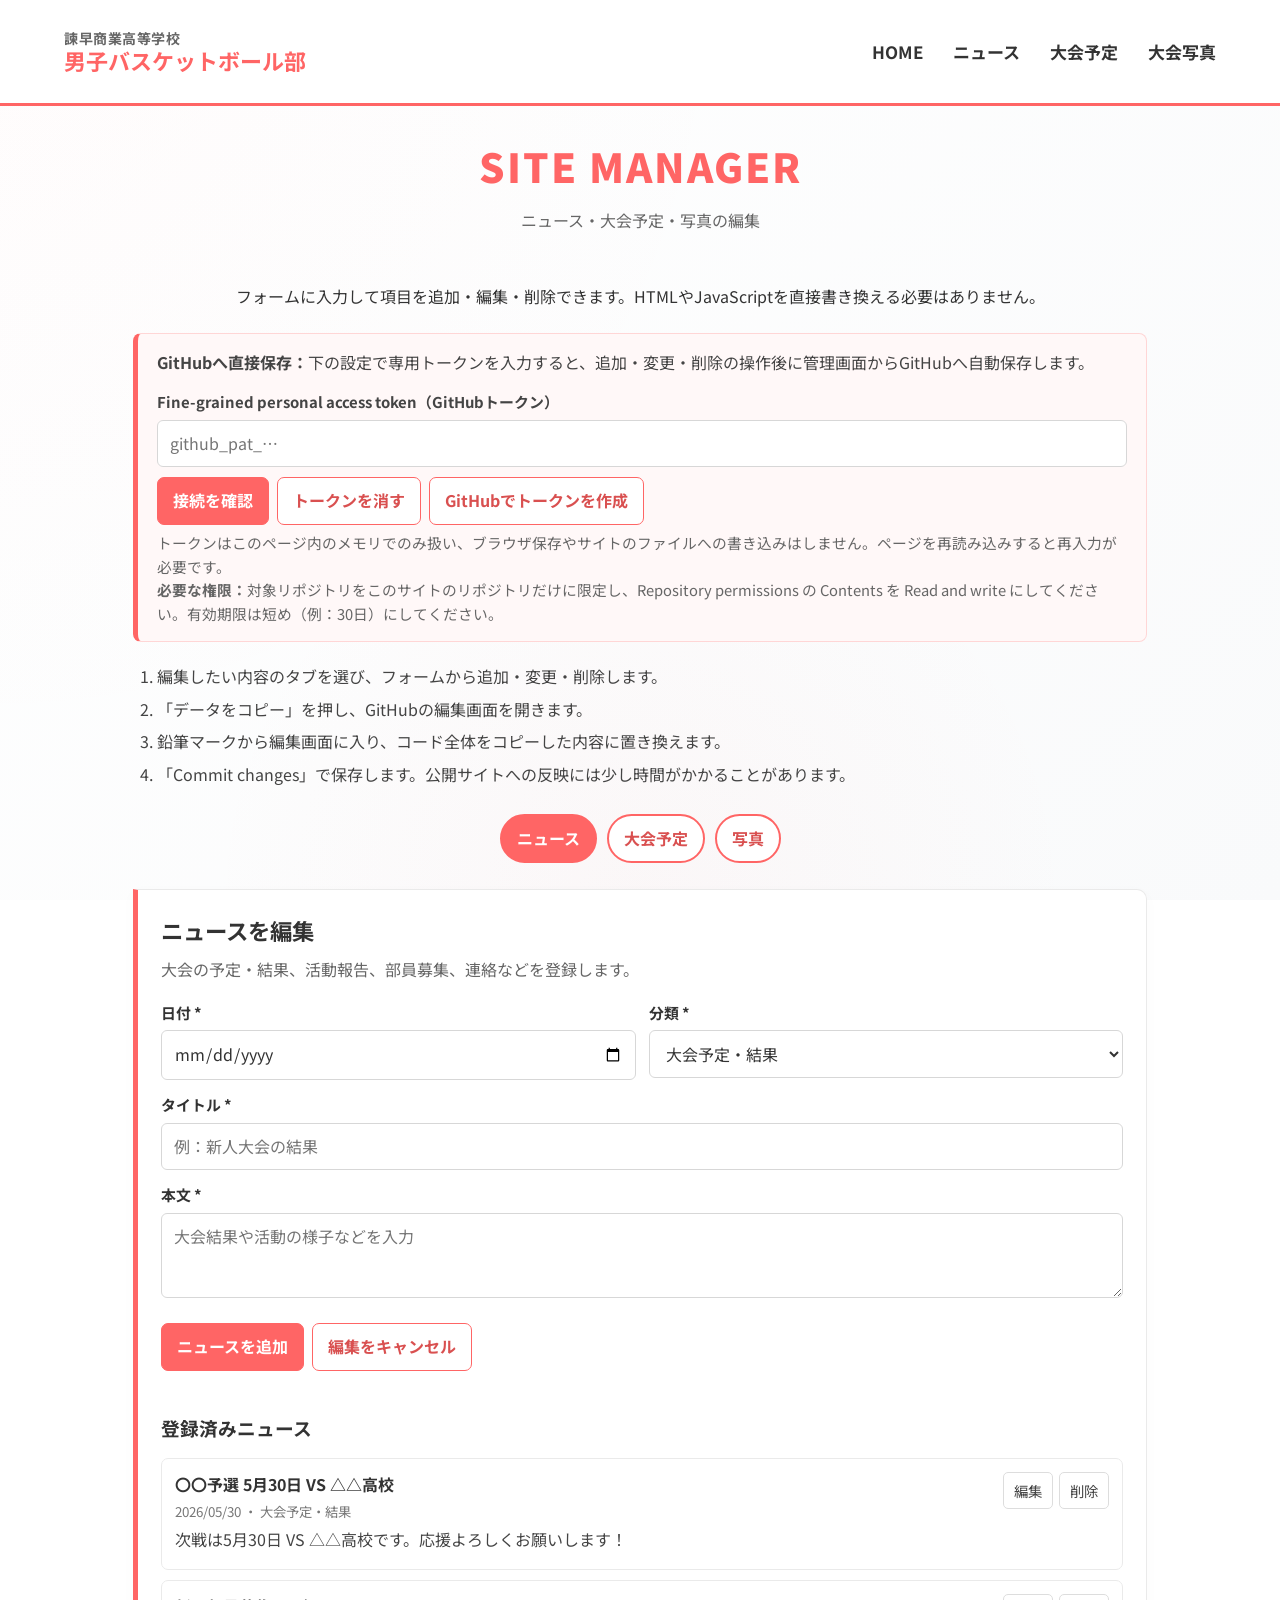
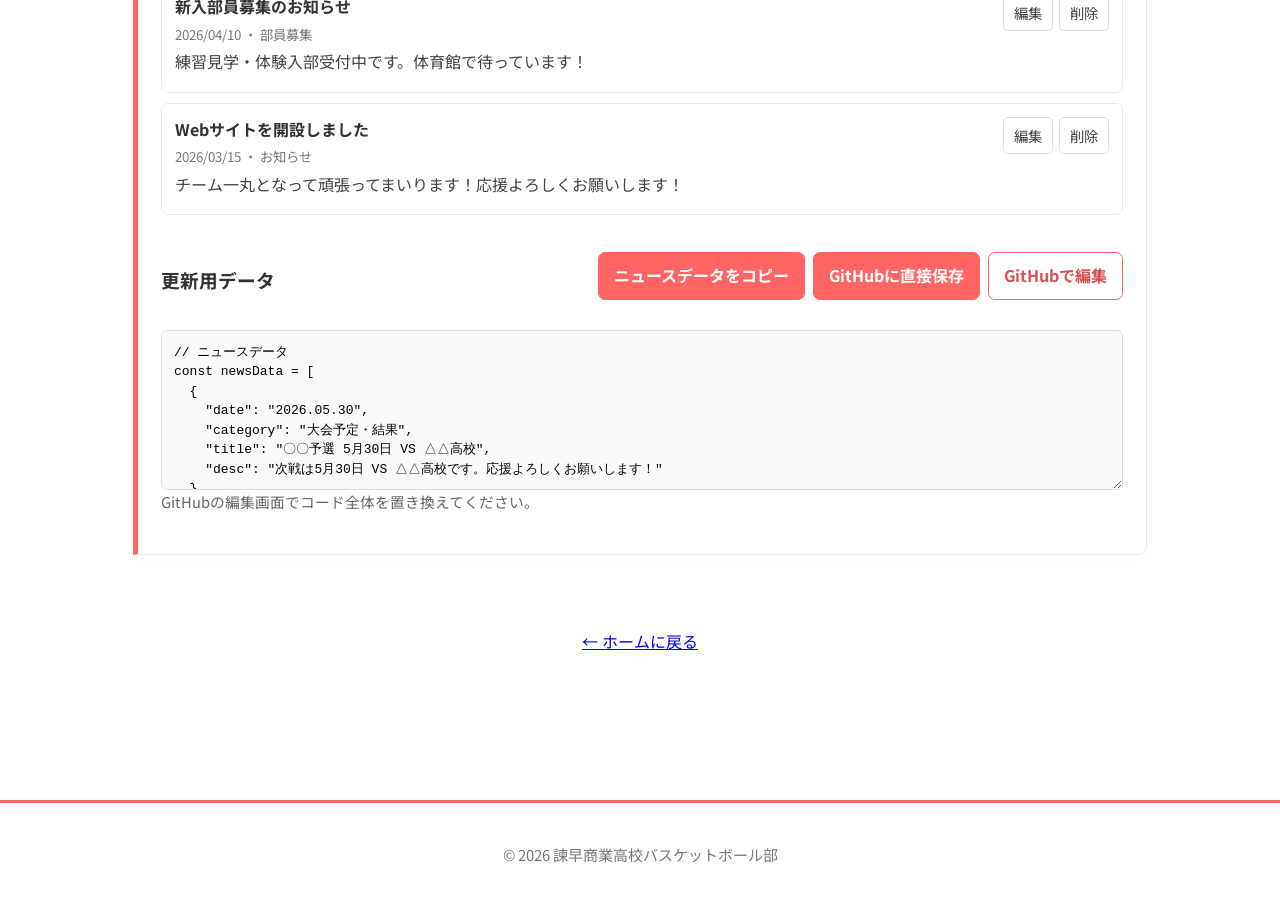
==== admin.html @ 258b0f15 "Add Japanese maintenance comments to website source" ====
<!doctype html>
<html lang="ja">
<head>
<meta charset="UTF-8">
<meta name="viewport" content="width=device-width, initial-scale=1">
<title>サイト管理・編集 | 諫早商業高校男子バスケットボール部</title>
<link rel="preconnect" href="https://fonts.googleapis.com">
<link rel="preconnect" href="https://fonts.gstatic.com" crossorigin>
<link href="https://fonts.googleapis.com/css2?family=Noto+Sans+JP:wght@400;500;700;900&display=swap" rel="stylesheet">
<link rel="stylesheet" href="style.css">
<!-- 管理画面専用CSS：フォーム、タブ、登録一覧、保存ボタンの見た目を整えます。 -->
<style>
main{max-width:1050px;margin:auto;padding:28px 18px 65px}.lead{max-width:850px;margin:0 auto 24px;text-align:center}
.notice{padding:16px 19px;border:1px solid #ffd6d6;border-left:5px solid #ff6565;border-radius:8px;background:#fff8f8;color:#444;margin:22px 0}
.steps{padding-left:1.5em;color:#444}.steps li{margin:7px 0}
.tabs{display:flex;justify-content:center;flex-wrap:wrap;gap:10px;margin:26px 0}
.tab,.btn{font:inherit;font-weight:700;cursor:pointer;border:1px solid #ff6565;border-radius:7px;padding:10px 15px;background:#ff6565;color:white;text-decoration:none;display:inline-flex;align-items:center;justify-content:center}
.tab{border-width:2px;border-radius:30px;background:#fff;color:#d95050}.tab.active{background:#ff6565;color:#fff}
.panel{background:#fff;border:1px solid #eaeaea;border-left:5px solid #ff6565;border-radius:0 10px 10px 0;padding:23px;margin:20px 0;box-shadow:0 4px 15px #00000006}
.panel[hidden]{display:none!important}.panel h2{font-size:1.4rem;margin-bottom:8px}.panel>p{color:#666;margin-bottom:18px}
.form{display:grid;grid-template-columns:repeat(2,minmax(0,1fr));gap:13px;margin-bottom:22px}.field{display:flex;flex-direction:column;gap:6px;min-width:0}.field.full{grid-column:1/-1}
.field label{font-size:.93rem;font-weight:700}.field input,.field select,.field textarea{width:100%;font:inherit;border:1px solid #d7d7d7;border-radius:6px;padding:10px 12px;background:white;color:#333}.field textarea{min-height:85px;resize:vertical}
.actions{display:flex;flex-wrap:wrap;align-items:center;gap:8px;margin:12px 0 20px}.btn.alt{background:white;color:#d95050}.btn.dark{background:#666;border-color:#666}
.items{display:grid;gap:10px;margin:15px 0 24px}.item{display:flex;justify-content:space-between;align-items:flex-start;gap:12px;border:1px solid #eaeaea;border-radius:7px;padding:13px}.item-body{flex:1;min-width:0;overflow-wrap:anywhere}.item-body strong{display:block}.item-body small{display:block;color:#777;margin:4px 0}.item-body p{white-space:pre-wrap;color:#444;margin:4px 0}.item-actions{display:flex;gap:6px;flex-wrap:wrap}.small{font:inherit;font-size:.9rem;cursor:pointer;border:1px solid #ddd;background:#fff;color:#444;border-radius:5px;padding:6px 10px}.empty,.help{color:#666;font-size:.92rem}.empty{text-align:center;border:1px dashed #ddd;border-radius:8px;padding:18px}
.output-head{display:flex;justify-content:space-between;align-items:center;flex-wrap:wrap;gap:10px;margin-top:25px}.output{display:block;width:100%;min-height:160px;margin-top:10px;border:1px solid #ddd;border-radius:6px;background:#fafafa;padding:12px;font:13px/1.5 Consolas,monospace;white-space:pre;overflow:auto}.status{min-height:1.5em;color:#267547;font-weight:700}.back{text-align:center;margin-top:30px}
@media(max-width:640px){main{padding:22px 12px 50px}.panel{padding:16px}.form{grid-template-columns:1fr}.field.full{grid-column:auto}.item{flex-direction:column}.item-actions{width:100%}}
</style>
</head>
<body>
<header><div class="logo"><span class="school-name">諫早商業高等学校</span><span class="club-name">男子バスケットボール部</span></div>
<nav><a href="index.html">HOME</a><a href="news.html">ニュース</a><a href="basketballschedule.html">大会予定</a><a href="gallery.html">大会写真</a></nav></header>
<main>
<h1 class="section-title">SITE MANAGER</h1><p class="sub-title">ニュース・大会予定・写真の編集</p>
<p class="lead">フォームに入力して項目を追加・編集・削除できます。HTMLやJavaScriptを直接書き換える必要はありません。</p>
<!-- 保存設定：GitHubへ直接保存する場合に限り、トークンをここで一時入力します。 -->
<div class="notice">
<strong>GitHubへ直接保存：</strong>下の設定で専用トークンを入力すると、追加・変更・削除の操作後に管理画面からGitHubへ自動保存します。
<div class="field" style="margin-top:14px">
<label for="github-token">Fine-grained personal access token（GitHubトークン）</label>
<input id="github-token" type="password" autocomplete="off" autocapitalize="off" spellcheck="false" placeholder="github_pat_…">
</div>
<div class="actions" style="margin-top:10px;margin-bottom:6px">
<button type="button" class="btn" id="test-github-token">接続を確認</button>
<button type="button" class="btn alt" id="clear-github-token">トークンを消す</button>
<a class="btn alt" href="https://github.com/settings/personal-access-tokens/new?name=Basketball%20site%20admin&description=Save%20club%20website%20content&target_name=kanshobaske&expires_in=30&contents=write" target="_blank" rel="noopener">GitHubでトークンを作成</a>
</div>
<p id="github-token-status" class="help" aria-live="polite">トークンはこのページ内のメモリでのみ扱い、ブラウザ保存やサイトのファイルへの書き込みはしません。ページを再読み込みすると再入力が必要です。</p>
<p class="help"><strong>必要な権限：</strong>対象リポジトリをこのサイトのリポジトリだけに限定し、Repository permissions の Contents を Read and write にしてください。有効期限は短め（例：30日）にしてください。</p>
</div>
<ol class="steps"><li>編集したい内容のタブを選び、フォームから追加・変更・削除します。</li><li>「データをコピー」を押し、GitHubの編集画面を開きます。</li><li>鉛筆マークから編集画面に入り、コード全体をコピーした内容に置き換えます。</li><li>「Commit changes」で保存します。公開サイトへの反映には少し時間がかかることがあります。</li></ol>
<!-- タブを切り替えて、ニュース・大会予定・写真を別々に編集します。 -->
<div class="tabs" role="tablist"><button class="tab active" data-tab="news" aria-selected="true">ニュース</button><button class="tab" data-tab="schedule" aria-selected="false">大会予定</button><button class="tab" data-tab="gallery" aria-selected="false">写真</button></div>

<!-- ニュース編集パネル：登録、変更、削除、保存用コードの確認を行います。 -->
<section class="panel" id="panel-news" role="tabpanel">
<h2>ニュースを編集</h2><p>大会の予定・結果、活動報告、部員募集、連絡などを登録します。</p>
<form id="form-news" class="form">
<div class="field"><label for="n-date">日付 *</label><input id="n-date" type="date" required></div>
<div class="field"><label for="n-category">分類 *</label><select id="n-category"><option>大会予定・結果</option><option>活動報告</option><option>部員募集</option><option>お知らせ</option><option>写真更新</option></select></div>
<div class="field full"><label for="n-title">タイトル *</label><input id="n-title" maxlength="120" required placeholder="例：新人大会の結果"></div>
<div class="field full"><label for="n-desc">本文 *</label><textarea id="n-desc" maxlength="1200" required placeholder="大会結果や活動の様子などを入力"></textarea></div>
<div class="field full"><div class="actions"><button class="btn" id="n-save" type="submit">ニュースを追加</button><button class="btn alt" id="n-cancel" type="button" hidden>編集をキャンセル</button></div></div></form>
<h3>登録済みニュース</h3><div class="items" id="n-items"></div>
<div class="output-head"><h3>更新用データ</h3><div class="actions"><button class="btn" data-copy="news">ニュースデータをコピー</button><button class="btn" type="button" data-publish="news">GitHubに直接保存</button><a class="btn alt" href="https://github.com/kanshobaske/kanshobaske.github.io/edit/main/news-data.js" target="_blank" rel="noopener">GitHubで編集</a></div></div>
<textarea class="output" id="n-output" readonly aria-label="ニュースの更新用コード"></textarea><p class="help">GitHubの編集画面でコード全体を置き換えてください。</p>
</section>

<!-- 大会予定編集パネル：開催日・試合結果などを入力します。 -->
<section class="panel" id="panel-schedule" role="tabpanel" hidden>
<h2>大会予定・試合結果を編集</h2><p>大会名、開催日、対戦相手、試合結果などを編集できます。会場など、分からない項目は空欄のままで構いません。</p>
<form id="form-s" class="form">
<div class="field"><label for="s-date">開催日 *</label><input id="s-date" type="date" required></div>
<div class="field"><label for="s-type">種別 *</label><select id="s-type"><option value="official-game">公式戦</option><option value="practice-game">練習試合</option></select></div>
<div class="field"><label for="s-badge">表示ラベル *</label><input id="s-badge" required value="公式戦" placeholder="例：県大会"></div>
<div class="field"><label for="s-title">大会・予定名 *</label><input id="s-title" maxlength="150" required placeholder="例：新人大会"></div>
<div class="field"><label for="s-opponent">対戦相手</label><input id="s-opponent" maxlength="150" placeholder="例：九州文化学園"></div>
<div class="field"><label for="s-result">試合結果（任意）</label><input id="s-result" maxlength="180" placeholder="例：諫早商 69-79 九州文化学園"></div>
<div class="field"><label for="s-time">時間</label><input id="s-time" maxlength="100" placeholder="例：11:30"></div>
<div class="field full"><label for="s-place">会場</label><input id="s-place" maxlength="180" placeholder="例：諫早市中央体育館"></div>
<div class="field full"><label for="s-comment">コメント・補足</label><textarea id="s-comment" maxlength="1200" placeholder="組み合わせや応援へのお知らせなど"></textarea></div>
<div class="field full"><div class="actions"><button class="btn" id="s-save" type="submit">予定を追加</button><button class="btn alt" id="s-cancel" type="button" hidden>編集をキャンセル</button></div></div></form>
<h3>登録済み予定</h3><div class="items" id="s-items"></div>
<div class="output-head"><h3>更新用データ</h3><div class="actions"><button class="btn" data-copy="schedule">予定データをコピー</button><button class="btn" type="button" data-publish="schedule">GitHubに直接保存</button><a class="btn alt" href="https://github.com/kanshobaske/kanshobaske.github.io/edit/main/schedule-data.js" target="_blank" rel="noopener">GitHubで編集</a></div></div>
<textarea class="output" id="s-output" readonly aria-label="大会予定の更新用コード"></textarea><p class="help">ホームと大会予定ページの両方がこのファイルを読み込みます。</p>
</section>

<!-- 写真編集パネル：画像ファイルは先にリポジトリへ追加してから、パスを登録します。 -->
<section class="panel" id="panel-gallery" role="tabpanel" hidden>
<h2>大会写真を編集</h2><p>写真ファイル自体はGitHubの <code>img/gallery/</code> フォルダにアップロードしてから、そのパスをここに登録してください。</p>
<form id="form-g" class="form">
<div class="field full"><label for="g-src">写真のファイルパス *</label><input id="g-src" required placeholder="例：img/gallery/spring-tournament.jpg"></div>
<div class="field"><label for="g-title">写真のタイトル *</label><input id="g-title" maxlength="120" required placeholder="例：春季大会"></div>
<div class="field"><label for="g-date">撮影日・開催日</label><input id="g-date" type="date"></div>
<div class="field full"><label for="g-desc">説明</label><textarea id="g-desc" maxlength="500" placeholder="写真の内容を入力"></textarea></div>
<div class="field full"><div class="actions"><button class="btn" id="g-save" type="submit">写真情報を追加</button><button class="btn alt" id="g-cancel" type="button" hidden>編集をキャンセル</button></div></div></form>
<h3>登録済み写真</h3><div class="items" id="g-items"></div>
<div class="output-head"><h3>更新用データ</h3><div class="actions"><button class="btn" data-copy="gallery">写真データをコピー</button><button class="btn" type="button" data-publish="gallery">GitHubに直接保存</button><a class="btn alt" href="https://github.com/kanshobaske/kanshobaske.github.io/edit/main/gallery-data.js" target="_blank" rel="noopener">GitHubで編集</a></div></div>
<textarea class="output" id="g-output" readonly aria-label="写真情報の更新用コード"></textarea><p class="help">部員の顔が写った写真は学校のルールや本人・保護者の許可を確認してから公開してください。</p>
</section>
<p class="status" id="status" aria-live="polite"></p><p class="back"><a class="inline-link" href="index.html">← ホームに戻る</a></p>
</main>
<footer><p>© 2026 諫早商業高校バスケットボール部</p></footer>
<!-- 各データファイルを読み込んで、フォームと登録一覧の初期値に使います。 -->
<script>document.write('<script src="news-data.js?v=' + Date.now() + '"><\/script>');</script><script>document.write('<script src="schedule-data.js?v=' + Date.now() + '"><\/script>');</script><script>document.write('<script src="gallery-data.js?v=' + Date.now() + '"><\/script>');</script>
<script>
(function(){
"use strict";
let news=newsData.map(x=>({...x})), schedules=scheduleData.map(x=>({...x})), photos=galleryData.map(x=>({...x}));
let editN=null,editS=null,editG=null;
const $=id=>document.getElementById(id), status=$("status");
const dot=v=>String(v||"").replace(/-/g,"."), inputDate=v=>String(v||"").replace(/\./g,"-").slice(0,10), display=v=>String(v||"").replace(/\./g,"/");
const say=t=>status.textContent=t;
const node=(tag,cls,txt)=>{const n=document.createElement(tag);if(cls)n.className=cls;if(txt!==undefined)n.textContent=txt;return n;};
// 登録内容を、GitHubへ保存できるJavaScriptコードに整形します。
function output(name,items,comment){return "// "+comment+"\nconst "+name+" = "+JSON.stringify(items,null,2)+";\n";}
// コピー欄と直接保存欄を最新の入力データに更新します。
function refreshOutputs(){
$("n-output").value=output("newsData",news.slice().sort((a,b)=>inputDate(b.date).localeCompare(inputDate(a.date))),"ニュースデータ");
$("s-output").value=output("scheduleData",schedules.slice().sort((a,b)=>inputDate(a.fullDate).localeCompare(inputDate(b.fullDate))),"大会予定データ");
$("g-output").value=output("galleryData",photos,"大会写真データ");
}
// 登録済みの1件を一覧表示し、編集・削除ボタンを付けます。
function itemRow(container,title,meta,desc,index,onEdit,onDelete){
const row=node("div","item"),body=node("div","item-body"),actions=node("div","item-actions");
body.append(node("strong","",title||"（タイトルなし）"));if(meta)body.append(node("small","",meta));if(desc)body.append(node("p","",desc));
const edit=node("button","small","編集");edit.type="button";edit.onclick=()=>onEdit(index);
const del=node("button","small","削除");del.type="button";del.onclick=()=>onDelete(index);
actions.append(edit,del);row.append(body,actions);container.append(row);
}
// 登録一覧を空にしてから、データを1件ずつ画面へ描画します。
function fillList(id,arr,make){
const box=$(id);box.replaceChildren();if(!arr.length){box.append(node("p","empty","登録項目はありません。上のフォームから追加してください。"));return;}arr.forEach((x,i)=>make(box,x,i));
}
// ニュースフォームを初期状態に戻し、新規追加モードにします。
function resetN(){ $("form-news").reset();$("n-category").value="お知らせ";editN=null;$("n-save").textContent="ニュースを追加";$("n-cancel").hidden=true;}
// ニュースを登録一覧に反映し、保存用データも更新します。
function renderN(){
fillList("n-items",news,(box,x,i)=>itemRow(box,x.title,display(x.date)+" ・ "+(x.category||"お知らせ"),x.desc,i,index=>{const v=news[index];$("n-date").value=inputDate(v.date);$("n-category").value=v.category||"お知らせ";$("n-title").value=v.title;$("n-desc").value=v.desc;editN=index;$("n-save").textContent="変更を保存";$("n-cancel").hidden=false;$("form-news").scrollIntoView({behavior:"smooth"});},index=>{if(confirm("このニュースを削除しますか？")){news.splice(index,1);resetN();renderN();if(tokenValue()) publishDirect("news"); else say("ニュースを管理画面から削除しました。公開サイトにも反映するには、GitHubトークンを設定して直接保存してください。");}}));
refreshOutputs();
}
$("form-news").onsubmit=e=>{e.preventDefault();const item={date:dot($("n-date").value),category:$("n-category").value,title:$("n-title").value.trim(),desc:$("n-desc").value.trim()};if(!item.date||!item.title||!item.desc){say("日付・タイトル・本文を入力してください。");return;}if(editN===null)news.push(item);else news[editN]=item;news.sort((a,b)=>inputDate(b.date).localeCompare(inputDate(a.date)));resetN();renderN();if(tokenValue()) publishDirect("news"); else say("ニュースを編集しました。公開サイトに反映するには、GitHubトークンを設定して直接保存してください。");};
$("n-cancel").onclick=resetN;

// 大会予定フォームを初期状態に戻します。
function resetS(){$("form-s").reset();$("s-type").value="official-game";$("s-badge").value="公式戦";editS=null;$("s-save").textContent="予定を追加";$("s-cancel").hidden=true;}
$("s-type").onchange=()=>{if(editS===null)$("s-badge").value=$("s-type").value==="official-game"?"公式戦":"練習試合";};
// 大会予定一覧に対戦相手・スコアなどを表示し、編集ボタンへ値を戻します。
function renderS(){
fillList("s-items",schedules,(box,x,i)=>itemRow(box,x.title,display(x.fullDate)+" ・ "+(x.badgeName||"予定")+(x.time?" ・ "+x.time:""),[x.opponent?"対戦相手："+x.opponent:"",x.result?"試合結果："+x.result:"",x.place?"会場："+x.place:"",x.comment||""].filter(Boolean).join("\n"),i,index=>{const v=schedules[index];$("s-date").value=inputDate(v.fullDate);$("s-type").value=v.badgeType||"official-game";$("s-badge").value=v.badgeName||"";$("s-title").value=v.title||"";$("s-opponent").value=v.opponent||"";$("s-result").value=v.result||"";$("s-time").value=v.time||"";$("s-place").value=v.place||"";$("s-comment").value=v.comment||"";editS=index;$("s-save").textContent="変更を保存";$("s-cancel").hidden=false;$("form-s").scrollIntoView({behavior:"smooth"});},index=>{if(confirm("この予定を削除しますか？")){schedules.splice(index,1);resetS();renderS();if(tokenValue()) publishDirect("schedule"); else say("予定を管理画面から削除しました。公開サイトにも反映するには、GitHubトークンを設定して直接保存してください。");}}));
refreshOutputs();
}
$("form-s").onsubmit=e=>{e.preventDefault();const raw=$("s-date").value,d=new Date(raw+"T12:00:00");if(!raw||Number.isNaN(d.getTime())){say("開催日を入力してください。");return;}const item={date:(d.getMonth()+1)+"/"+d.getDate(),fullDate:dot(raw),dayOfWeek:["日","月","火","水","木","金","土"][d.getDay()],badgeType:$("s-type").value,badgeName:$("s-badge").value.trim(),title:$("s-title").value.trim(),opponent:$("s-opponent").value.trim()||"未定",result:$("s-result").value.trim(),time:$("s-time").value.trim(),place:$("s-place").value.trim(),comment:$("s-comment").value.trim()};if(!item.badgeName||!item.title){say("表示ラベルと大会・予定名を入力してください。");return;}if(editS===null)schedules.push(item);else schedules[editS]=item;schedules.sort((a,b)=>inputDate(a.fullDate).localeCompare(inputDate(b.fullDate)));resetS();renderS();if(tokenValue()) publishDirect("schedule"); else say("大会予定を編集しました。公開サイトに反映するには、GitHubトークンを設定して直接保存してください。");};
$("s-cancel").onclick=resetS;

// 写真フォームを初期状態に戻します。
function resetG(){$("form-g").reset();editG=null;$("g-save").textContent="写真情報を追加";$("g-cancel").hidden=true;}
// 写真の登録一覧を描画し、ファイルパスや説明を編集できるようにします。
function renderG(){
fillList("g-items",photos,(box,x,i)=>itemRow(box,x.title,(x.src||"")+(x.date?" ・ "+display(x.date):""),x.description,i,index=>{const v=photos[index];$("g-src").value=v.src||"";$("g-title").value=v.title||"";$("g-date").value=inputDate(v.date);$("g-desc").value=v.description||"";editG=index;$("g-save").textContent="変更を保存";$("g-cancel").hidden=false;$("form-g").scrollIntoView({behavior:"smooth"});},index=>{if(confirm("写真情報を削除しますか？写真ファイル自体はGitHubから別途削除してください。")){photos.splice(index,1);resetG();renderG();if(tokenValue()) publishDirect("gallery"); else say("写真情報を管理画面から削除しました。公開サイトにも反映するには、GitHubトークンを設定して直接保存してください。");}}));
refreshOutputs();
}
$("form-g").onsubmit=e=>{e.preventDefault();const item={src:$("g-src").value.trim(),title:$("g-title").value.trim(),date:$("g-date").value?dot($("g-date").value):"",description:$("g-desc").value.trim()};if(!item.src||!item.title){say("ファイルパスと写真タイトルを入力してください。");return;}if(editG===null)photos.push(item);else photos[editG]=item;resetG();renderG();if(tokenValue()) publishDirect("gallery"); else say("写真情報を編集しました。公開サイトに反映するにはGitHubトークンを設定して直接保存してください。写真ファイルもGitHubに追加されているか確認してください。");};
$("g-cancel").onclick=resetG;

// タブを押したら対応する編集パネルだけを表示します。
document.querySelectorAll(".tab").forEach(tab=>tab.onclick=()=>{document.querySelectorAll(".tab").forEach(t=>{t.classList.toggle("active",t===tab);t.setAttribute("aria-selected",String(t===tab));});["news","schedule","gallery"].forEach(name=>{$("panel-"+name).hidden=name!==tab.dataset.tab;});say("");});
// 保存用コードをクリップボードへコピーします。
async function copy(type){
const ids={news:"n-output",schedule:"s-output",gallery:"g-output"},files={news:"news-data.js",schedule:"schedule-data.js",gallery:"gallery-data.js"};
refreshOutputs();const text=$(ids[type]).value;
try{await navigator.clipboard.writeText(text);say(files[type]+" のコードをコピーしました。GitHubで編集して貼り付けてください。");}
catch(e){$(ids[type]).focus();$(ids[type]).select();say("コード欄を選択しました。Ctrl+Cでコピーしてください。");}
}
// GitHub保存先はこのサイトのリポジトリと main ブランチに固定しています。
const repositoryOwner="kanshobaske";
const repositoryName="kanshobaske.github.io";
const branchName="main";
const publishTargets={
 news:{path:"news-data.js",output:"n-output",label:"ニュース"},
 schedule:{path:"schedule-data.js",output:"s-output",label:"大会予定"},
 gallery:{path:"gallery-data.js",output:"g-output",label:"大会写真"}
};
function tokenValue(){return $("github-token").value.trim();}
// GitHub APIへアクセスし、トークンの権限や保存時のエラーを確認します。
async function githubApi(path,options){
 const token=tokenValue();
 if(!token) throw new Error("GitHubトークンを入力してください。");
 const response=await fetch("https://api.github.com/repos/"+repositoryOwner+"/"+repositoryName+"/contents/"+path,{
  method:options&&options.method?options.method:"GET",
  headers:{
   "Accept":"application/vnd.github+json",
   "Authorization":"Bearer "+token,
   "X-GitHub-Api-Version":"2022-11-28",
   "Content-Type":"application/json"
  },
  body:options&&options.body?JSON.stringify(options.body):undefined
 });
 let data={};
 try{data=await response.json();}catch(e){}
 if(!response.ok){
  if(response.status===401) throw new Error("認証に失敗しました。トークンが正しいか、有効期限が切れていないか確認してください。");
  if(response.status===403) throw new Error("保存権限がありません。対象リポジトリと Contents: Read and write の設定を確認してください。");
  if(response.status===404) throw new Error("リポジトリまたはファイルにアクセスできません。トークンの対象リポジトリ設定を確認してください。");
  if(response.status===409||response.status===422) throw new Error("GitHub側で競合が起きました。管理画面を再読み込みしてから、もう一度お試しください。");
  throw new Error(data.message||("GitHub APIエラー（"+response.status+"）"));
 }
 return data;
}
$("test-github-token").addEventListener("click",async function(){
 const button=this;
 button.disabled=true;
 $("github-token-status").textContent="GitHubへの接続を確認しています…";
 try{
  await githubApi("news-data.js");
  $("github-token-status").textContent="GitHubに接続できました。直接保存を使えます。";
  say("接続を確認しました。各項目の「GitHubに直接保存」を押すと変更が公開用リポジトリに保存されます。");
 }catch(error){
  $("github-token-status").textContent=error.message;
  say("接続を確認できませんでした。トークンと権限を確認してください。");
 }finally{button.disabled=false;}
});
$("clear-github-token").addEventListener("click",function(){
 $("github-token").value="";
 $("github-token-status").textContent="トークンを消しました。ページを閉じるときもトークンは保存されません。";
 say("管理画面からトークンを消しました。");
});
// 選択されたデータファイルをGitHubに直接保存します。トークンはファイルに保存しません。
async function publishDirect(type){
 const target=publishTargets[type];
 if(!target)return;
 if(!tokenValue()){say("最初にGitHubトークンを入力し、「接続を確認」を押してください。");$("github-token").focus();return;}
 refreshOutputs();
 const text=$(target.output).value;
 const buttons=Array.from(document.querySelectorAll("[data-publish]"));
 buttons.forEach(button=>button.disabled=true);
 say(target.label+"をGitHubに保存しています…");
 try{
  // 現在のファイルSHAを取得してから更新します。固定パス以外には書き込みません。
  const current=await githubApi(target.path);
  const result=await githubApi(target.path,{
   method:"PUT",
   body:{
    message:"Update "+target.label+" from site manager",
    content:(function(value){
      const bytes=new TextEncoder().encode(value);
      let binary="";
      for(let i=0;i<bytes.length;i++)binary+=String.fromCharCode(bytes[i]);
      return btoa(binary);
    })(text),
    sha:current.sha,
    branch:branchName
   }
  });
  say(target.label+"をGitHubに直接保存しました。コミット："+result.commit.sha.slice(0,7)+"。公開サイトに反映されるまで少し時間がかかる場合があります。");
 }catch(error){
  say("保存できませんでした："+error.message);
 }finally{buttons.forEach(button=>button.disabled=false);}
}
// 「GitHubに直接保存」ボタンを、該当データの保存処理につなぎます。
document.querySelectorAll("[data-publish]").forEach(button=>button.addEventListener("click",()=>publishDirect(button.dataset.publish)));
document.querySelectorAll("[data-copy]").forEach(b=>b.onclick=()=>copy(b.dataset.copy));
renderN();renderS();renderG();
})();
</script>
</body>
</html>
---- style.css ----
@charset "UTF-8";

/* =========================================
   全体・共通設定
========================================= */
*{
    margin: 0;
    padding: 0;
    box-sizing: border-box;
    font-family: 'Noto Sans JP', "Yu Gothic", sans-serif;
}
html {
    scroll-behavior: smooth;
}

#access {
    scroll-margin-top: 80px; /* 固定ヘッダーの高さ分だけ上部に余白を確保 */
}
body{
    color: #333;
    line-height: 1.6;
    background-color: #ffffff;
    /* バスケットコートを連想させる背景 */
    background-image: 
        radial-gradient(circle at 50% 100%, rgba(255, 102, 102, 0.03) 0%, rgba(255, 102, 102, 0) 40%),
        radial-gradient(circle at 0% 0%, rgba(255, 102, 102, 0.02) 0%, rgba(255, 102, 102, 0) 50%),
        linear-gradient(135deg, #ffffff 0%, #f9fafb 100%);
    background-attachment: fixed;
}

.container,
.news-container,
.players,
.schedule-table-wrapper {
    width: 100%;
    max-width: 1000px;
    margin: 0 auto;
}

section {
    padding: 80px 20px;
}

.section-title {
    text-align: center;
    color: rgb(255, 101, 101);
    font-size: 40px;
    font-weight: 900;
    letter-spacing: 2px;
    margin-bottom: 10px;
}

.sub-title {
    text-align: center;
    font-size: 16px;
    color: #666;
    margin-bottom: 50px;
}

/* =========================================
   ヘッダー (Header) & ナビゲーション
========================================= */
header{
    display: flex;
    justify-content: space-between;
    align-items: center;
    padding: 20px 5%;
    background: rgba(255, 255, 255, 0.95);
    backdrop-filter: blur(5px);
    border-bottom: 3px solid rgb(255, 101, 101);
    position: sticky;
    top: 0;
    z-index: 100;
}

.logo {
    font-size: 28px;
    font-weight: bold;
    color: rgb(255, 101, 101);
    line-height: 1.2;
}

/* ヘッダーのロゴをホームへのリンクとして表示します（既存の見た目は維持）。 */
.logo-link {
    display: block;
    flex-shrink: 0;
    color: inherit;
    text-decoration: none;
}
.logo-link:focus-visible {
    outline: 3px solid rgb(255, 101, 101);
    outline-offset: 5px;
    border-radius: 3px;
}

.school-name {
    display: block;
    font-size: 14px;
    color: #666;
    letter-spacing: 0.5px;
}

.club-name {
    display: block;
    font-size: 22px;
}

nav{
    display: flex;
    gap: 30px;
    align-items: center;
    padding: 10px 0;
}

nav a{
    display: inline-block;
    padding: 8px 0;
    text-decoration: none;
    color: #333;
    font-weight: 700;
    font-size: 17px;
    transition: 0.3s;
}

nav a:hover,
.active-page{
    color: rgb(255, 101, 101) !important;
}

/* =========================================
   ヒーローエリア (Hero / HOME)
========================================= */
.hero{
    height: 80vh;
    background:
        linear-gradient(rgba(0,0,0,0.5), rgba(0,0,0,0.7)),
        url("https://images.unsplash.com/photo-1546519638-68e109498ffc?q=80&w=1400&auto=format&fit=crop");
    background-size: cover;
    background-position: center;
    display: flex;
    justify-content: center;
    align-items: center;
    text-align: center;
    padding: 20px;
}

.hero-text{
    color: #ffffff;
    max-width: 800px;
}

.hero-content h1{
    margin-bottom: 25px;
}

.hero-logo {
    max-width: 100%;  
    width: 680px;     
    height: auto;     
}

.hero-content p{
    font-size: 22px;
    margin-bottom: 35px;
    font-weight: 500;
    letter-spacing: 1px;
}

/* =========================================
   トップページ用 ニュースカード
========================================= */
.news-container {
    display: flex;
    flex-direction: column; 
    gap: 20px;              
}

.card {
    background: #ffffff;
    padding: 22px 25px;
    border-radius: 10px;
    border: 1px solid #eaeaea; 
    display: flex;             
    align-items: flex-start;
    transition: 0.3s cubic-bezier(0.25, 1, 0.5, 1);
    box-shadow: 0 4px 15px rgba(0, 0, 0, 0.02);
}

.card:hover {
    transform: translateX(5px); 
    box-shadow: 0 6px 20px rgba(0,0,0,0.06);
}

.news-date {
    font-size: 15px;
    color: #888;
    font-weight: 700;
    min-width: 120px; 
    padding-top: 2px;
}

.card-content { flex: 1; }
.card-content h3 {
    color: rgb(255, 101, 101);
    margin-bottom: 6px;
    font-size: 19px;
    font-weight: 700;
}
.card-content p {
    color: #444;
    font-size: 16px;
    margin: 0;
}

/* =========================================
   ニュース詳細ページ用 (news.html)
========================================= */
.news-page-content {
    max-width: 800px;
    margin: 0 auto;
    min-height: 70vh;
}

.news-list {
    list-style: none;
    padding: 0;
    margin-top: 20px;
}

.news-list li {
    background: #ffffff;
    box-shadow: 0 4px 15px rgba(0, 0, 0, 0.02);
    border: 1px solid #eaeaea;
    border-left: 5px solid rgb(255, 101, 101);
    padding: 20px;
    margin-bottom: 20px;
    border-radius: 0 10px 10px 0;
    opacity: 0;
    transform: translateY(30px);
    animation: fadeInUp 0.8s ease-out forwards;
}

@keyframes fadeInUp {
    from { opacity: 0; transform: translateY(30px); }
    to { opacity: 1; transform: translateY(0); }
}

.news-list .news-date {
    font-weight: bold;
    color: rgb(255, 101, 101);
    font-size: 16px;
    margin-bottom: 5px;
}

.news-list a {
    text-decoration: none;
    color: #333;
    font-weight: bold;
    font-size: 20px;
    transition: 0.3s;
    display: inline-block;
}

.news-list a:hover {
    color: rgb(255, 101, 101);
    padding-left: 5px;
}

/* =========================================
   スケジュール＆カレンダー (basketballschedule.html)
========================================= */
.schedule-list {
    display: flex;
    flex-direction: column;
    gap: 22px;
}

.schedule-card, 
.calendar-section {
    background: #ffffff;
    padding: 25px;
    border-radius: 10px;
    box-shadow: 0 4px 15px rgba(0, 0, 0, 0.02); 
    border: 1px solid #eaeaea;
    opacity: 0;
    transform: translateY(30px);
    transition: opacity 0.8s cubic-bezier(0.25, 1, 0.5, 1), transform 0.8s cubic-bezier(0.25, 1, 0.5, 1);
}

.schedule-card {
    border-left: 5px solid #ff6666;
    scroll-margin-top: 120px; 
    transition: background-color 0.5s ease, opacity 0.8s, transform 0.8s;
}

.schedule-card.highlight-flash {
    background-color: #fff0f0;
    border-color: #ff3333;
    box-shadow: 0 4px 20px rgba(255, 102, 102, 0.15);
}

.is-show {
    opacity: 1;
    transform: translateY(0);
}

.card-header {
    display: flex;
    align-items: center;
    gap: 15px;
    margin-bottom: 12px;
}

.schedule-date {
    color: #ff6666;
    font-size: 20px;
    font-weight: 700;
}
.schedule-date span { font-size: 15px; margin-left: 2px; }

.badge {
    color: white;
    padding: 4px 10px;
    border-radius: 4px;
    font-size: 13px;
    font-weight: bold;
}
.official-game { background: #ff6666; }
.practice-game { background: #4aa3ff; }

.schedule-name {
    font-size: 22px;
    margin-bottom: 15px;
    font-weight: 700;
}

.schedule-detail dl {
    display: grid;
    grid-template-columns: 90px auto;
    row-gap: 8px;
    font-size: 16px;
}
.schedule-detail dt { font-weight: bold; color: #666; }
.schedule-comment { margin-top: 15px; color: #555; font-size: 15px; }

/* 簡易テーブル版スケジュール */
.schedule-table-wrapper { overflow-x: auto; }
.schedule-table {
    width: 100%;
    border-collapse: collapse;
    background: #fff;
    border-radius: 8px;
    overflow: hidden;
    border: 1px solid #eaeaea;
}
.schedule-table th, .schedule-table td {
    padding: 16px;
    text-align: center;
    font-size: 16px;
}
.schedule-table th {
    background: rgb(255, 101, 101);
    color: #ffffff;
    font-weight: bold;
}
.schedule-table td { border-bottom: 1px solid #eee; }

/* カレンダー機能 */
.calendar-section { margin-top: 50px; border-top: 5px solid #ff6666; }
.calendar-header { display: flex; justify-content: space-between; align-items: center; margin-bottom: 25px; }
.calendar-title { font-size: 24px; color: #333; font-weight: 700; }
.calendar-btn {
    background: #ffffff; color: #ff6666; border: 1px solid #ffcccc;
    padding: 9px 18px; font-size: 14px; font-weight: 700; border-radius: 30px;
    cursor: pointer; display: flex; align-items: center; gap: 6px; transition: 0.2s;
}
.calendar-btn:hover { background: #ff6666; color: #ffffff; border-color: #ff6666; }

.calendar-slider-container { width: 100%; position: relative; overflow: hidden; }
.calendar-slider-track { display: flex; width: 300%; transform: translateX(-33.3333%); }
.is-animating { transition: transform 0.4s cubic-bezier(0.4, 0, 0.2, 1); }
.calendar-wrapper { width: 33.3333%; flex-shrink: 0; padding: 0 5px; }

.calendar-table { width: 100%; border-collapse: collapse; table-layout: fixed; }
.calendar-table th { padding: 12px 0; background: #f7f7f7; font-weight: 700; color: #333; font-size: 14px; }
.calendar-table th:first-child, .calendar-table td:first-child { color: #ff6666; } 
.calendar-table th:last-child, .calendar-table td:last-child { color: #4aa3ff; }  
.calendar-table td { padding: 8px 4px; border-bottom: 1px solid #eee; font-weight: 500; height: 95px; vertical-align: top; position: relative; }

.day-num { display: block; font-size: 15px; margin-bottom: 5px; }
.event-wrapper { position: absolute; bottom: 8px; left: 4px; right: 4px; }
.event-dot {
    display: block; padding: 3px 4px; font-size: 12px; color: #fff;
    border-radius: 3px; font-weight: bold; white-space: nowrap; overflow: hidden;
    text-overflow: ellipsis; cursor: pointer; border: none; width: 100%; text-align: center; transition: 0.2s;
}
.event-dot:hover { transform: scale(1.03); }
.event-dot.official { background: #ff6666; }
.event-dot.practice { background: #4aa3ff; }
.other-month { color: #ccc !important; }


/* =========================================
   学校について (isahayashougyounituite.html)
========================================= */
.about-section {
    background: #ffffff;
    padding: 40px;
    border-radius: 10px;
    box-shadow: 0 4px 15px rgba(0, 0, 0, 0.02);
    margin-bottom: 40px;
    border-left: 5px solid #ff6666;
    border-top: 1px solid #eaeaea;
    border-right: 1px solid #eaeaea;
    border-bottom: 1px solid #eaeaea;
}

.about-section h3 {
    font-size: 24px;
    color: #333;
    margin-bottom: 20px;
    border-bottom: 2px solid #fff0f0;
    padding-bottom: 8px;
}

.about-text {
    font-size: 16px;
    line-height: 1.8;
    color: #444;
    margin-bottom: 20px;
}

.grid-container {
    display: grid;
    grid-template-columns: repeat(auto-fit, minmax(250px, 1fr));
    gap: 20px;
    margin-top: 20px;
}

.grid-item {
    background: #f9fafb;
    padding: 20px;
    border-radius: 8px;
    border: 1px solid #eee;
}

.grid-item h4 {
    color: #ff6666;
    font-size: 18px;
    margin-bottom: 10px;
}

/* =========================================
   進路先ページ (sinrosaki.html)
========================================= */
.career-container {
    display: flex;
    flex-direction: column;
    gap: 25px;
    margin-top: 20px;
    max-width: 900px;
    margin-left: auto;
    margin-right: auto;
}

.career-card {
    padding: 25px;
    border-radius: 8px;
    box-shadow: 0 4px 15px rgba(0,0,0,0.02);
    border: 1px solid #eaeaea;
}

.career-card h3 {
    margin: 0 0 15px 0;
    font-size: 1.3rem;
    display: flex;
    align-items: center;
    gap: 8px;
}

.career-list {
    margin: 0;
    padding-left: 20px;
    line-height: 1.8;
    font-size: 1rem;
    color: #444;
}
.career-list li { margin-bottom: 8px; }

/* 進路先の色分け */
.card-university { background-color: #fcfdfe; border-left: 6px solid #2196f3; }
.card-university h3 { color: #1e88e5; }
.card-vocational { background-color: #fffbfd; border-left: 6px solid #e91e63; }
.card-vocational h3 { color: #d81b60; }
.card-employment { background-color: #fbfdfb; border-left: 6px solid #4caf50; }
.card-employment h3 { color: #43a047; }


/* =========================================
   フッター (Footer)
========================================= */
footer{
    margin-top: 80px;
    text-align: center;
    padding: 40px 20px;
    background: #ffffff;
    border-top: 3px solid rgb(255, 101, 101);
    color: #777;
    font-size: 15px;
} 

/* =========================================
   レスポンシブ (スマホ表示)
========================================= */
@media(max-width:768px){
    header{ flex-direction: column; padding: 15px 20px; }
    nav{ margin-top: 15px; gap: 15px; flex-wrap: wrap; justify-content: center; padding: 5px 0; }
    nav a{ font-size: 16px; padding: 5px 0; }
    
    .hero { height: 60vh; }
    .hero-logo { width: 95%; }
    .hero-content p{ font-size: 18px; margin-bottom: 25px; }

    section { padding: 60px 20px; }
    .section-title { font-size: 32px; }
    .sub-title { margin-bottom: 40px; }

    /* 各種カードの縦並び・余白調整 */
    .card { flex-direction: column; gap: 8px; padding: 15px; }
    .news-date { min-width: auto; font-size: 14px; }
    .card-content h3 { font-size: 18px; }
    .card-content p { font-size: 15px; }

    .about-section { padding: 25px 20px; }

    /* カレンダー縮小 */
    .calendar-table td { height: 80px; }
    .day-num { font-size: 13px; }
    .event-dot { font-size: 10px; padding: 2px; }
}
/* =========================================
   アクセス（住所枠 ＆ マップ中央寄せ）
========================================= */
/* 住所を表示するデザイン枠 */
.address-box {
    max-width: 600px;
    margin: 0 auto 20px;     /* 下の余白を 30px から 20px に少し縮小 */
    padding: 12px 20px;      /* 上下パディングを 25px から 12px に縮小 */
    background: #ffffff;
    border: 2px solid #ffcccc;
    border-radius: 10px;
    box-shadow: 0 4px 15px rgba(0, 0, 0, 0.02);
    text-align: center;
}

.address-box h3 {
    color: rgb(255, 101, 101);
    font-size: 18px;          /* フォントサイズを微調整 */
    font-weight: 900;
    margin-bottom: 6px;       /* 下余白を 12px から 6px に縮小 */
    letter-spacing: 1px;
}

.address-box p {
    font-size: 15px;
    color: #444;
    margin-bottom: 2px;       /* 行間を詰めるため 2px に変更 */
    font-weight: 700;
}



/* マップを真ん中に寄せるスタイル */
.map-wrap {
    display: flex;
    justify-content: center; /* 横方向の中央に配置 */
    width: 100%;
    margin: 0 auto;
    padding: 0 10px;         /* スマホで見たときに画面端にぴったりくっつかないよう余白を確保 */
}

.map-wrap iframe {
    width: 100%;
    max-width: 1000px;        /* 住所枠と同じ最大横幅に設定 */
    height: 600px;
    border: 0;
    border-radius: 12px;     /* 角を少し丸くして柔らかい印象に */
    box-shadow: 0 6px 20px rgba(0, 0, 0, 0.08); /* 軽い影をつけてオシャレに浮き立たせる */
    transition: 0.3s;
}

/* レスポンシブ (スマホ表示の微調整) */
@media(max-width:768px){
    .address-box {
        padding: 20px 15px;
        margin-bottom: 20px;
    }
    .address-box h3 {
        font-size: 18px;
    }
    .address-box p {
        font-size: 14px;
    }
    .map-wrap iframe {
        height: 300px;       /* スマホ画面に合わせてマップの高さを少し低く調整 */
    }
}
/* 「もっと見る」ボタンのコンテナ（中央揃え用） */
.more-link-wrap {
  text-align: center;
  margin-top: 30px; /* ニュース一覧との余白 */
}

/* ボタン本体のデザイン */
.more-btn {
  display: inline-block;
  padding: 12px 40px;
  background-color: #333;     /* ボタンの背景色（お好みで変更可） */
  color: #fff;                /* 文字色 */
  text-decoration: none;
  font-weight: bold;
  border-radius: 30px;        /* 丸みのあるボタンにする場合 */
  transition: background-color 0.3s ease, transform 0.2s ease;
}

/* マウスを乗せたとき（ホバー時）の動き */
.more-btn:hover {
  background-color: rgb(255, 101, 101); /* ホバー時にテーマカラー等へ変化 */
  transform: translateY(-2px);           /* わずかに上に浮き上がる演出 */
}
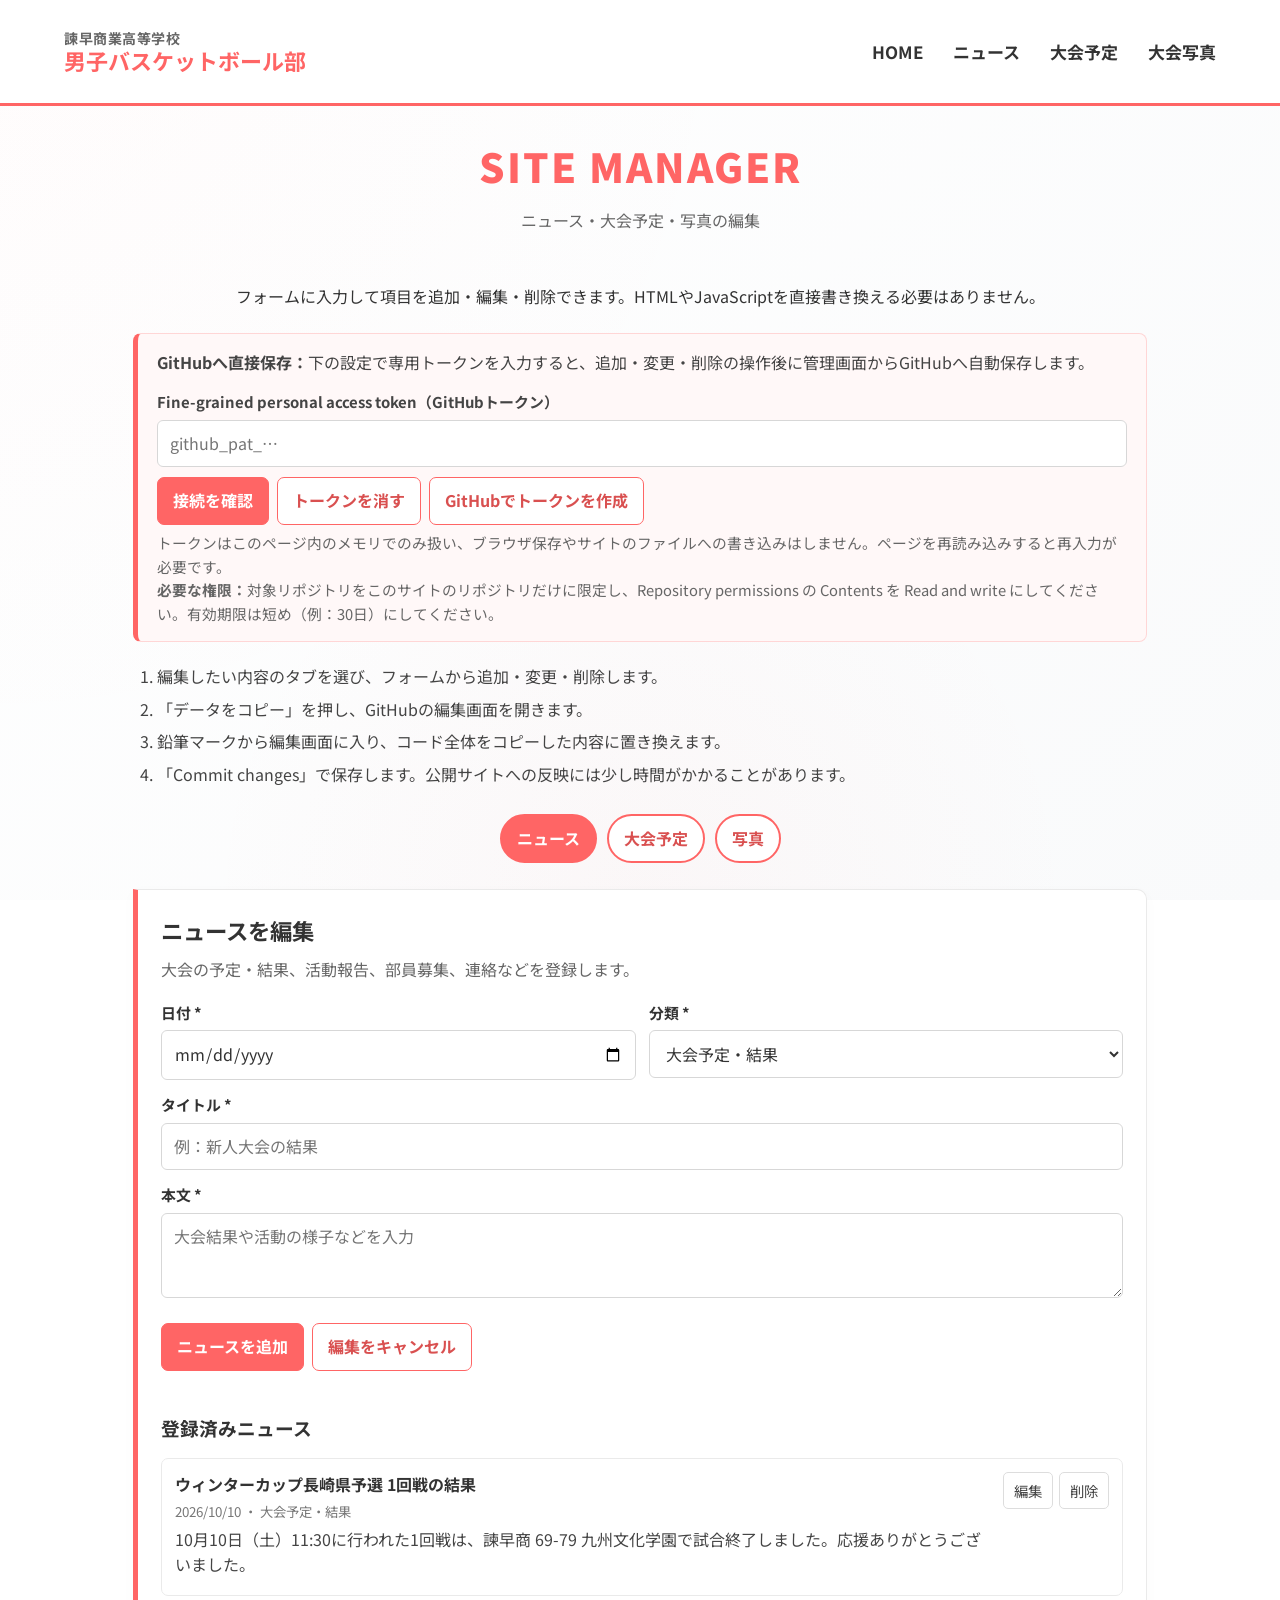
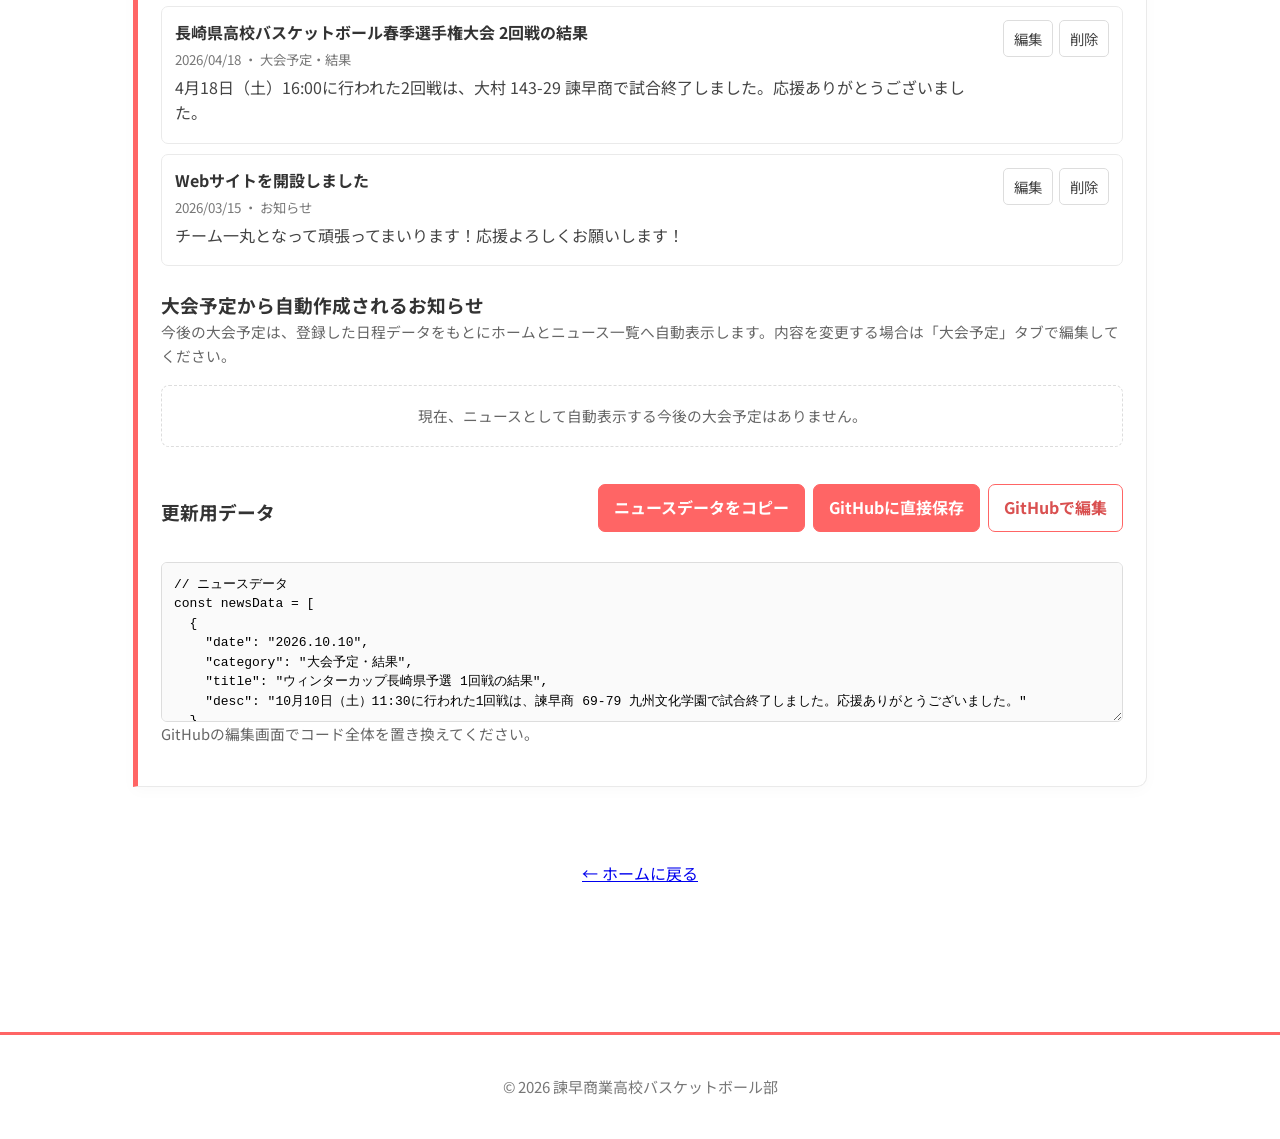
==== commit 58445342: "Synchronize upcoming news with editable tournament schedules" ====
--- a/admin.html
+++ b/admin.html
@@ -61,6 +61,9 @@
 <div class="field full"><label for="n-desc">本文 *</label><textarea id="n-desc" maxlength="1200" required placeholder="大会結果や活動の様子などを入力"></textarea></div>
 <div class="field full"><div class="actions"><button class="btn" id="n-save" type="submit">ニュースを追加</button><button class="btn alt" id="n-cancel" type="button" hidden>編集をキャンセル</button></div></div></form>
 <h3>登録済みニュース</h3><div class="items" id="n-items"></div>
+<h3>大会予定から自動作成されるお知らせ</h3>
+<p class="help">今後の大会予定は、登録した日程データをもとにホームとニュース一覧へ自動表示します。内容を変更する場合は「大会予定」タブで編集してください。</p>
+<div class="items" id="n-schedule-items"></div>
 <div class="output-head"><h3>更新用データ</h3><div class="actions"><button class="btn" data-copy="news">ニュースデータをコピー</button><button class="btn" type="button" data-publish="news">GitHubに直接保存</button><a class="btn alt" href="https://github.com/kanshobaske/kanshobaske.github.io/edit/main/news-data.js" target="_blank" rel="noopener">GitHubで編集</a></div></div>
 <textarea class="output" id="n-output" readonly aria-label="ニュースの更新用コード"></textarea><p class="help">GitHubの編集画面でコード全体を置き換えてください。</p>
 </section>
@@ -70,6 +73,7 @@
 <h2>大会予定・試合結果を編集</h2><p>大会名、開催日、対戦相手、試合結果などを編集できます。会場など、分からない項目は空欄のままで構いません。</p>
 <form id="form-s" class="form">
 <div class="field"><label for="s-date">開催日 *</label><input id="s-date" type="date" required></div>
+<div class="field"><label for="s-end-date">終了日（複数日大会の場合）</label><input id="s-end-date" type="date"></div>
 <div class="field"><label for="s-type">種別 *</label><select id="s-type"><option value="official-game">公式戦</option><option value="practice-game">練習試合</option></select></div>
 <div class="field"><label for="s-badge">表示ラベル *</label><input id="s-badge" required value="公式戦" placeholder="例：県大会"></div>
 <div class="field"><label for="s-title">大会・予定名 *</label><input id="s-title" maxlength="150" required placeholder="例：新人大会"></div>
@@ -134,22 +138,72 @@
 // ニュースフォームを初期状態に戻し、新規追加モードにします。
 function resetN(){ $("form-news").reset();$("n-category").value="お知らせ";editN=null;$("n-save").textContent="ニュースを追加";$("n-cancel").hidden=true;}
 // ニュースを登録一覧に反映し、保存用データも更新します。
+// 未来の日程（試合結果がまだないもの）から自動お知らせのプレビューを作ります。
+// この一覧は読み取り専用です。日程や対戦相手は「大会予定」タブで編集します。
+function renderUpcomingScheduleNotices(){
+const box=$("n-schedule-items");
+if(!box)return;
+box.replaceChildren();
+const today=new Date();today.setHours(0,0,0,0);
+const upcoming=schedules.filter(item=>{
+const start=inputDate(item.fullDate),end=inputDate(item.endDate||item.fullDate);
+if(!start||!/^\d{4}-\d{2}-\d{2}$/.test(start)||!/^\d{4}-\d{2}-\d{2}$/.test(end)||item.result)return false;
+const endDate=new Date(end+"T00:00:00");
+return !Number.isNaN(endDate.getTime())&&endDate>=today;
+}).sort((a,b)=>inputDate(a.fullDate).localeCompare(inputDate(b.fullDate)));
+if(!upcoming.length){box.append(node("p","empty","現在、ニュースとして自動表示する今後の大会予定はありません。"));return;}
+upcoming.forEach(item=>{
+const row=node("div","item"),body=node("div","item-body");
+body.append(node("strong","",item.title+"（自動お知らせ）"));
+body.append(node("small","",display(item.fullDate)+(item.endDate?"〜"+display(item.endDate):"")+" ・ "+(item.badgeName||"大会予定")));
+const detail=[item.opponent&&item.opponent!=="未定"?"対戦相手："+item.opponent:"対戦相手：未定",item.time?"時間："+item.time:"開始時刻：発表後に更新",item.place?"会場："+item.place:"会場：発表後に更新",item.comment||""].filter(Boolean).join("\n");
+body.append(node("p","",detail));
+row.append(body);box.append(row);
+});
+}
 function renderN(){
 fillList("n-items",news,(box,x,i)=>itemRow(box,x.title,display(x.date)+" ・ "+(x.category||"お知らせ"),x.desc,i,index=>{const v=news[index];$("n-date").value=inputDate(v.date);$("n-category").value=v.category||"お知らせ";$("n-title").value=v.title;$("n-desc").value=v.desc;editN=index;$("n-save").textContent="変更を保存";$("n-cancel").hidden=false;$("form-news").scrollIntoView({behavior:"smooth"});},index=>{if(confirm("このニュースを削除しますか？")){news.splice(index,1);resetN();renderN();if(tokenValue()) publishDirect("news"); else say("ニュースを管理画面から削除しました。公開サイトにも反映するには、GitHubトークンを設定して直接保存してください。");}}));
 refreshOutputs();
+// 大会予定から自動生成するお知らせのプレビューも同時に更新します。
+renderUpcomingScheduleNotices();
 }
 $("form-news").onsubmit=e=>{e.preventDefault();const item={date:dot($("n-date").value),category:$("n-category").value,title:$("n-title").value.trim(),desc:$("n-desc").value.trim()};if(!item.date||!item.title||!item.desc){say("日付・タイトル・本文を入力してください。");return;}if(editN===null)news.push(item);else news[editN]=item;news.sort((a,b)=>inputDate(b.date).localeCompare(inputDate(a.date)));resetN();renderN();if(tokenValue()) publishDirect("news"); else say("ニュースを編集しました。公開サイトに反映するには、GitHubトークンを設定して直接保存してください。");};
 $("n-cancel").onclick=resetN;
 
 // 大会予定フォームを初期状態に戻します。
+// 大会予定フォームを初期状態に戻します。終了日もここでクリアされます。
 function resetS(){$("form-s").reset();$("s-type").value="official-game";$("s-badge").value="公式戦";editS=null;$("s-save").textContent="予定を追加";$("s-cancel").hidden=true;}
 $("s-type").onchange=()=>{if(editS===null)$("s-badge").value=$("s-type").value==="official-game"?"公式戦":"練習試合";};
 // 大会予定一覧に対戦相手・スコアなどを表示し、編集ボタンへ値を戻します。
 function renderS(){
-fillList("s-items",schedules,(box,x,i)=>itemRow(box,x.title,display(x.fullDate)+" ・ "+(x.badgeName||"予定")+(x.time?" ・ "+x.time:""),[x.opponent?"対戦相手："+x.opponent:"",x.result?"試合結果："+x.result:"",x.place?"会場："+x.place:"",x.comment||""].filter(Boolean).join("\n"),i,index=>{const v=schedules[index];$("s-date").value=inputDate(v.fullDate);$("s-type").value=v.badgeType||"official-game";$("s-badge").value=v.badgeName||"";$("s-title").value=v.title||"";$("s-opponent").value=v.opponent||"";$("s-result").value=v.result||"";$("s-time").value=v.time||"";$("s-place").value=v.place||"";$("s-comment").value=v.comment||"";editS=index;$("s-save").textContent="変更を保存";$("s-cancel").hidden=false;$("form-s").scrollIntoView({behavior:"smooth"});},index=>{if(confirm("この予定を削除しますか？")){schedules.splice(index,1);resetS();renderS();if(tokenValue()) publishDirect("schedule"); else say("予定を管理画面から削除しました。公開サイトにも反映するには、GitHubトークンを設定して直接保存してください。");}}));
+fillList("s-items",schedules,(box,x,i)=>itemRow(box,x.title,display(x.fullDate)+(x.endDate?"〜"+display(x.endDate):"")+" ・ "+(x.badgeName||"予定")+(x.time?" ・ "+x.time:""),[x.opponent?"対戦相手："+x.opponent:"",x.result?"試合結果："+x.result:"",x.place?"会場："+x.place:"",x.comment||""].filter(Boolean).join("\n"),i,index=>{const v=schedules[index];$("s-date").value=inputDate(v.fullDate);$("s-end-date").value=inputDate(v.endDate||"");$("s-type").value=v.badgeType||"official-game";$("s-badge").value=v.badgeName||"";$("s-title").value=v.title||"";$("s-opponent").value=v.opponent||"";$("s-result").value=v.result||"";$("s-time").value=v.time||"";$("s-place").value=v.place||"";$("s-comment").value=v.comment||"";editS=index;$("s-save").textContent="変更を保存";$("s-cancel").hidden=false;$("form-s").scrollIntoView({behavior:"smooth"});},index=>{if(confirm("この予定を削除しますか？")){schedules.splice(index,1);resetS();renderS();if(tokenValue()) publishDirect("schedule"); else say("予定を管理画面から削除しました。公開サイトにも反映するには、GitHubトークンを設定して直接保存してください。");}}));
 refreshOutputs();
-}
-$("form-s").onsubmit=e=>{e.preventDefault();const raw=$("s-date").value,d=new Date(raw+"T12:00:00");if(!raw||Number.isNaN(d.getTime())){say("開催日を入力してください。");return;}const item={date:(d.getMonth()+1)+"/"+d.getDate(),fullDate:dot(raw),dayOfWeek:["日","月","火","水","木","金","土"][d.getDay()],badgeType:$("s-type").value,badgeName:$("s-badge").value.trim(),title:$("s-title").value.trim(),opponent:$("s-opponent").value.trim()||"未定",result:$("s-result").value.trim(),time:$("s-time").value.trim(),place:$("s-place").value.trim(),comment:$("s-comment").value.trim()};if(!item.badgeName||!item.title){say("表示ラベルと大会・予定名を入力してください。");return;}if(editS===null)schedules.push(item);else schedules[editS]=item;schedules.sort((a,b)=>inputDate(a.fullDate).localeCompare(inputDate(b.fullDate)));resetS();renderS();if(tokenValue()) publishDirect("schedule"); else say("大会予定を編集しました。公開サイトに反映するには、GitHubトークンを設定して直接保存してください。");};
+// 日程を編集・削除したら、自動お知らせのプレビューも同期します。
+renderUpcomingScheduleNotices();
+}
+// 入力された予定を日付形式に統一し、終了日がある場合は開始日より前にならないよう確認します。
+$("form-s").onsubmit=e=>{
+e.preventDefault();
+const raw=$("s-date").value,endRaw=$("s-end-date").value,d=new Date(raw+"T12:00:00"),endD=endRaw?new Date(endRaw+"T12:00:00"):null;
+if(!raw||Number.isNaN(d.getTime())){say("開催日を入力してください。");return;}
+if(endRaw&&(!endD||Number.isNaN(endD.getTime())||endRaw<raw)){say("終了日は開催日と同じ日か、それより後の日付を選択してください。");return;}
+const weekdays=["日","月","火","水","木","金","土"];
+const item={
+date:(d.getMonth()+1)+"/"+d.getDate()+(endD?"〜"+(endD.getMonth()+1)+"/"+endD.getDate():""),
+fullDate:dot(raw),endDate:endRaw?dot(endRaw):"",
+dayOfWeek:weekdays[d.getDay()]+(endD?"〜"+weekdays[endD.getDay()]:""),
+badgeType:$("s-type").value,badgeName:$("s-badge").value.trim(),
+title:$("s-title").value.trim(),opponent:$("s-opponent").value.trim()||"未定",
+result:$("s-result").value.trim(),time:$("s-time").value.trim(),
+place:$("s-place").value.trim(),comment:$("s-comment").value.trim()
+};
+if(!item.badgeName||!item.title){say("表示ラベルと大会・予定名を入力してください。");return;}
+if(editS===null)schedules.push(item);else schedules[editS]=item;
+schedules.sort((a,b)=>inputDate(a.fullDate).localeCompare(inputDate(b.fullDate)));
+resetS();renderS();
+if(tokenValue())publishDirect("schedule");
+else say("大会予定を編集しました。公開サイトへ反映するには、更新用データをGitHubに保存してください。");
+};
 $("s-cancel").onclick=resetS;
 
 // 写真フォームを初期状態に戻します。
--- a/style.css
+++ b/style.css
@@ -1,4 +1,6 @@
 @charset "UTF-8";
+/* 共通スタイル：全ページの色、余白、ヘッダー、カード、スマートフォン表示をまとめています。
+   デザインを変更するときは、該当セクションの見出しコメントを探してください。 */
 
 /* =========================================
    全体・共通設定
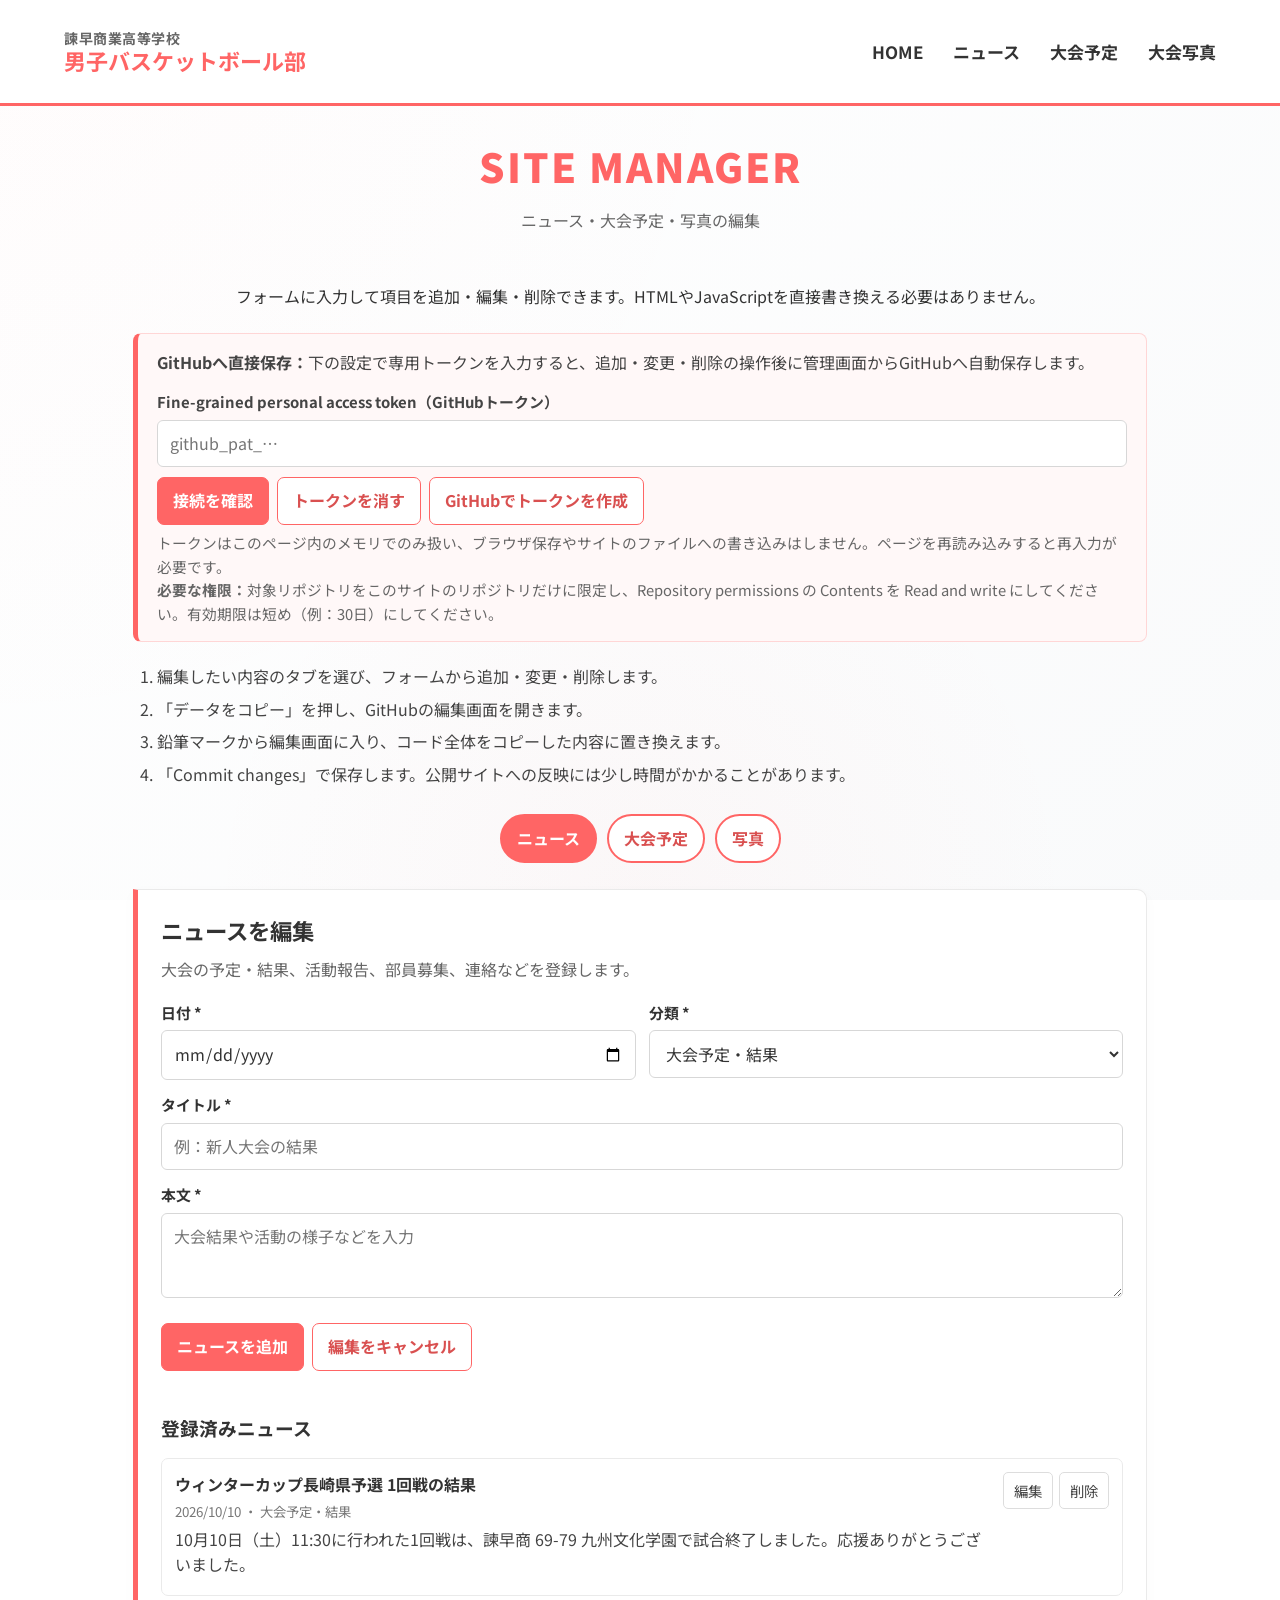
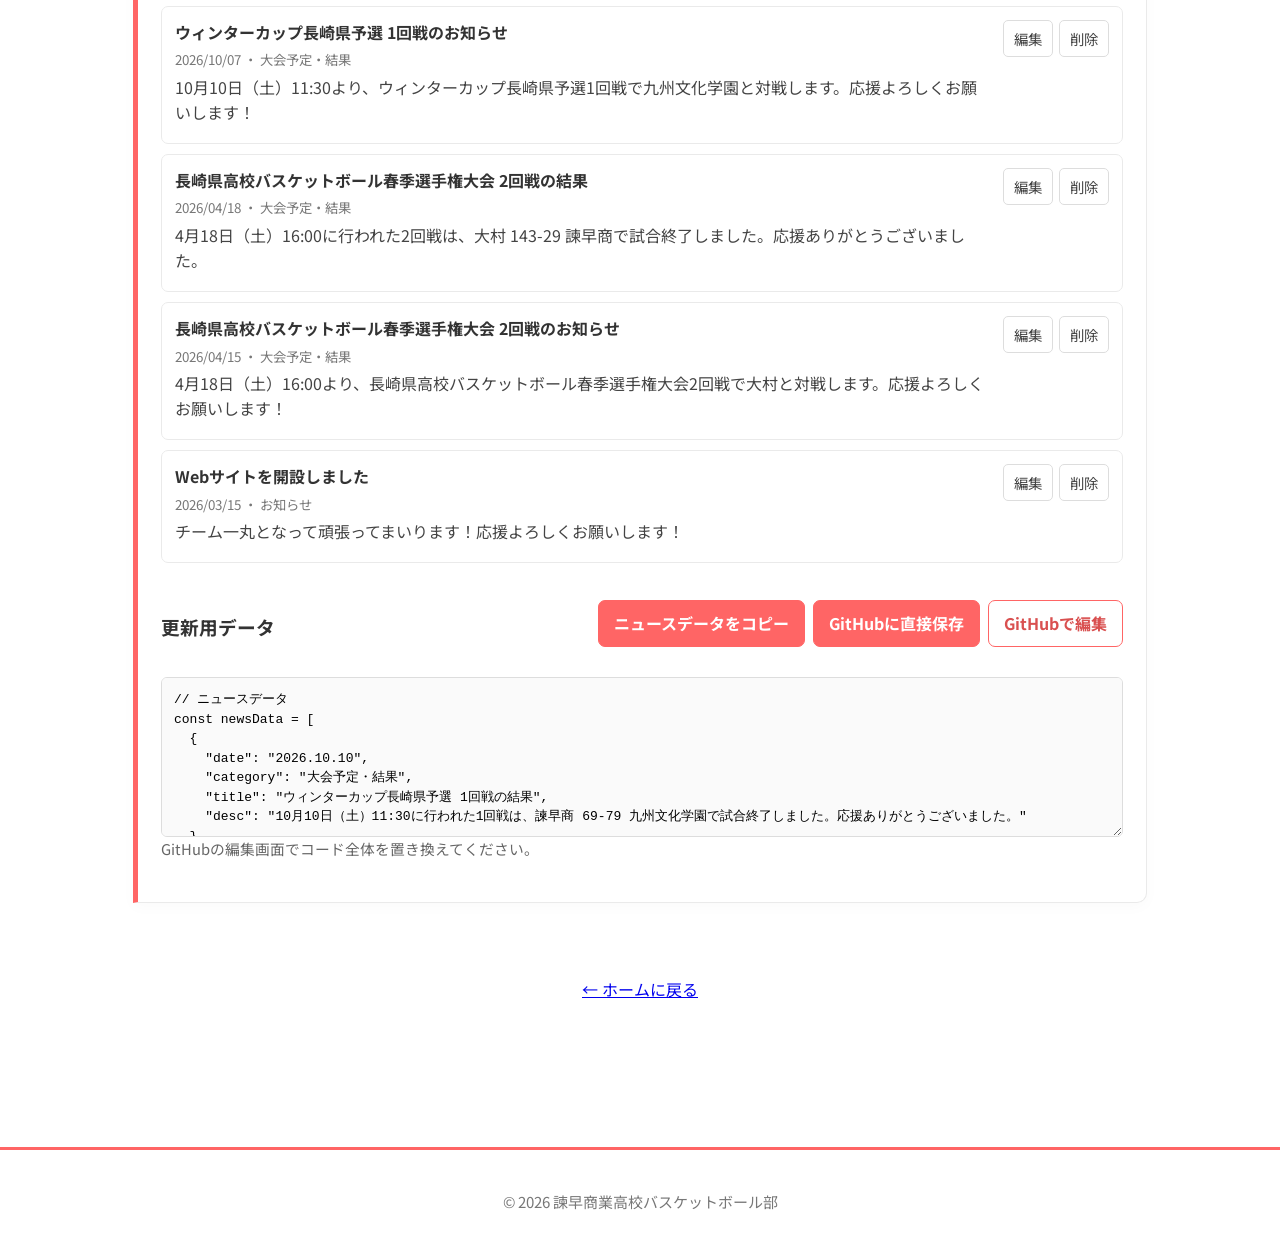
==== commit c32652ca: "Keep pre-game announcements as manually managed news posts" ====
--- a/admin.html
+++ b/admin.html
@@ -61,9 +61,6 @@
 <div class="field full"><label for="n-desc">本文 *</label><textarea id="n-desc" maxlength="1200" required placeholder="大会結果や活動の様子などを入力"></textarea></div>
 <div class="field full"><div class="actions"><button class="btn" id="n-save" type="submit">ニュースを追加</button><button class="btn alt" id="n-cancel" type="button" hidden>編集をキャンセル</button></div></div></form>
 <h3>登録済みニュース</h3><div class="items" id="n-items"></div>
-<h3>大会予定から自動作成されるお知らせ</h3>
-<p class="help">今後の大会予定は、登録した日程データをもとにホームとニュース一覧へ自動表示します。内容を変更する場合は「大会予定」タブで編集してください。</p>
-<div class="items" id="n-schedule-items"></div>
 <div class="output-head"><h3>更新用データ</h3><div class="actions"><button class="btn" data-copy="news">ニュースデータをコピー</button><button class="btn" type="button" data-publish="news">GitHubに直接保存</button><a class="btn alt" href="https://github.com/kanshobaske/kanshobaske.github.io/edit/main/news-data.js" target="_blank" rel="noopener">GitHubで編集</a></div></div>
 <textarea class="output" id="n-output" readonly aria-label="ニュースの更新用コード"></textarea><p class="help">GitHubの編集画面でコード全体を置き換えてください。</p>
 </section>
@@ -138,34 +135,9 @@
 // ニュースフォームを初期状態に戻し、新規追加モードにします。
 function resetN(){ $("form-news").reset();$("n-category").value="お知らせ";editN=null;$("n-save").textContent="ニュースを追加";$("n-cancel").hidden=true;}
 // ニュースを登録一覧に反映し、保存用データも更新します。
-// 未来の日程（試合結果がまだないもの）から自動お知らせのプレビューを作ります。
-// この一覧は読み取り専用です。日程や対戦相手は「大会予定」タブで編集します。
-function renderUpcomingScheduleNotices(){
-const box=$("n-schedule-items");
-if(!box)return;
-box.replaceChildren();
-const today=new Date();today.setHours(0,0,0,0);
-const upcoming=schedules.filter(item=>{
-const start=inputDate(item.fullDate),end=inputDate(item.endDate||item.fullDate);
-if(!start||!/^\d{4}-\d{2}-\d{2}$/.test(start)||!/^\d{4}-\d{2}-\d{2}$/.test(end)||item.result)return false;
-const endDate=new Date(end+"T00:00:00");
-return !Number.isNaN(endDate.getTime())&&endDate>=today;
-}).sort((a,b)=>inputDate(a.fullDate).localeCompare(inputDate(b.fullDate)));
-if(!upcoming.length){box.append(node("p","empty","現在、ニュースとして自動表示する今後の大会予定はありません。"));return;}
-upcoming.forEach(item=>{
-const row=node("div","item"),body=node("div","item-body");
-body.append(node("strong","",item.title+"（自動お知らせ）"));
-body.append(node("small","",display(item.fullDate)+(item.endDate?"〜"+display(item.endDate):"")+" ・ "+(item.badgeName||"大会予定")));
-const detail=[item.opponent&&item.opponent!=="未定"?"対戦相手："+item.opponent:"対戦相手：未定",item.time?"時間："+item.time:"開始時刻：発表後に更新",item.place?"会場："+item.place:"会場：発表後に更新",item.comment||""].filter(Boolean).join("\n");
-body.append(node("p","",detail));
-row.append(body);box.append(row);
-});
-}
 function renderN(){
 fillList("n-items",news,(box,x,i)=>itemRow(box,x.title,display(x.date)+" ・ "+(x.category||"お知らせ"),x.desc,i,index=>{const v=news[index];$("n-date").value=inputDate(v.date);$("n-category").value=v.category||"お知らせ";$("n-title").value=v.title;$("n-desc").value=v.desc;editN=index;$("n-save").textContent="変更を保存";$("n-cancel").hidden=false;$("form-news").scrollIntoView({behavior:"smooth"});},index=>{if(confirm("このニュースを削除しますか？")){news.splice(index,1);resetN();renderN();if(tokenValue()) publishDirect("news"); else say("ニュースを管理画面から削除しました。公開サイトにも反映するには、GitHubトークンを設定して直接保存してください。");}}));
 refreshOutputs();
-// 大会予定から自動生成するお知らせのプレビューも同時に更新します。
-renderUpcomingScheduleNotices();
 }
 $("form-news").onsubmit=e=>{e.preventDefault();const item={date:dot($("n-date").value),category:$("n-category").value,title:$("n-title").value.trim(),desc:$("n-desc").value.trim()};if(!item.date||!item.title||!item.desc){say("日付・タイトル・本文を入力してください。");return;}if(editN===null)news.push(item);else news[editN]=item;news.sort((a,b)=>inputDate(b.date).localeCompare(inputDate(a.date)));resetN();renderN();if(tokenValue()) publishDirect("news"); else say("ニュースを編集しました。公開サイトに反映するには、GitHubトークンを設定して直接保存してください。");};
 $("n-cancel").onclick=resetN;
@@ -178,8 +150,6 @@
 function renderS(){
 fillList("s-items",schedules,(box,x,i)=>itemRow(box,x.title,display(x.fullDate)+(x.endDate?"〜"+display(x.endDate):"")+" ・ "+(x.badgeName||"予定")+(x.time?" ・ "+x.time:""),[x.opponent?"対戦相手："+x.opponent:"",x.result?"試合結果："+x.result:"",x.place?"会場："+x.place:"",x.comment||""].filter(Boolean).join("\n"),i,index=>{const v=schedules[index];$("s-date").value=inputDate(v.fullDate);$("s-end-date").value=inputDate(v.endDate||"");$("s-type").value=v.badgeType||"official-game";$("s-badge").value=v.badgeName||"";$("s-title").value=v.title||"";$("s-opponent").value=v.opponent||"";$("s-result").value=v.result||"";$("s-time").value=v.time||"";$("s-place").value=v.place||"";$("s-comment").value=v.comment||"";editS=index;$("s-save").textContent="変更を保存";$("s-cancel").hidden=false;$("form-s").scrollIntoView({behavior:"smooth"});},index=>{if(confirm("この予定を削除しますか？")){schedules.splice(index,1);resetS();renderS();if(tokenValue()) publishDirect("schedule"); else say("予定を管理画面から削除しました。公開サイトにも反映するには、GitHubトークンを設定して直接保存してください。");}}));
 refreshOutputs();
-// 日程を編集・削除したら、自動お知らせのプレビューも同期します。
-renderUpcomingScheduleNotices();
 }
 // 入力された予定を日付形式に統一し、終了日がある場合は開始日より前にならないよう確認します。
 $("form-s").onsubmit=e=>{
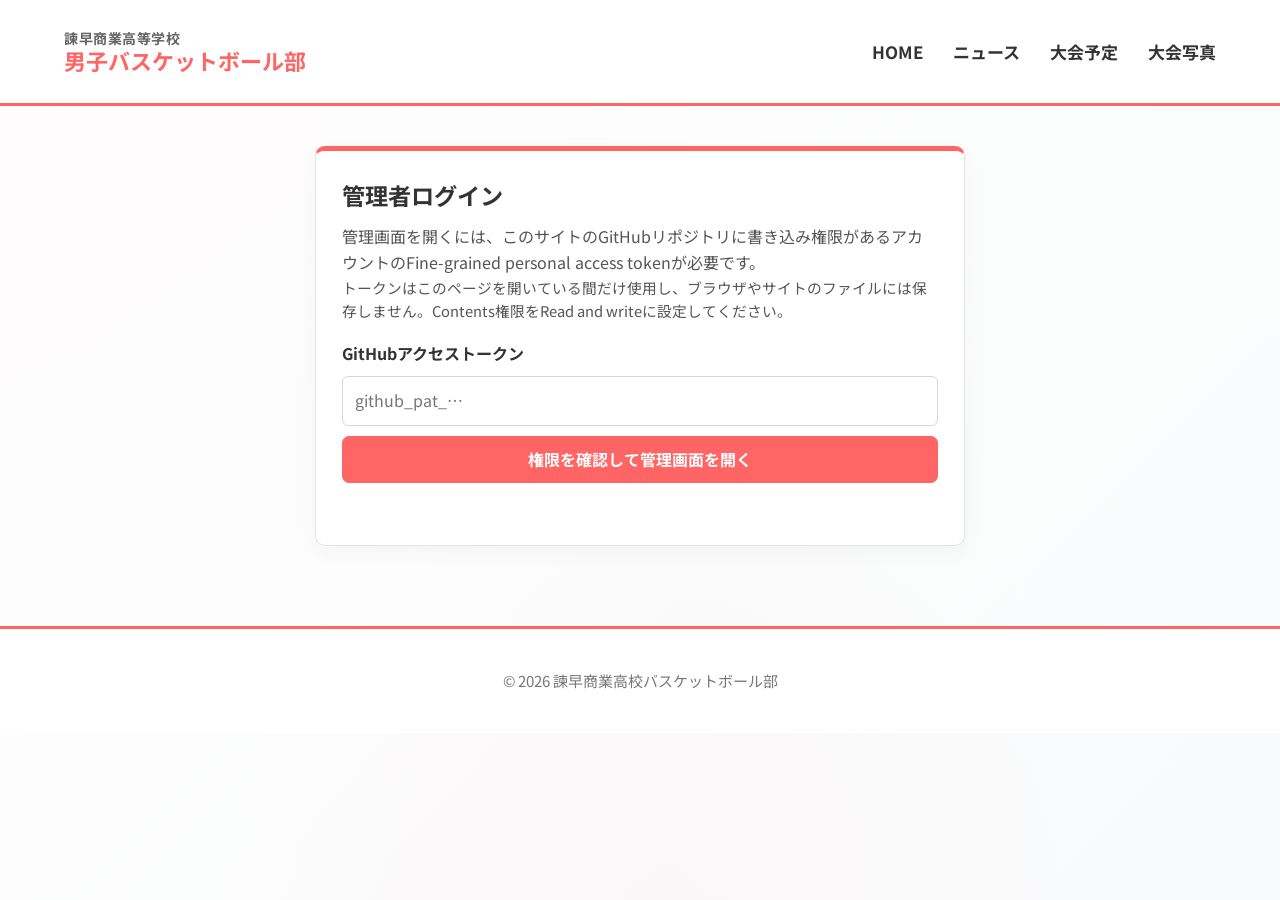
==== commit 3bf4b5e0: "Require GitHub repository write permission to open admin panel" ====
--- a/admin.html
+++ b/admin.html
@@ -23,13 +23,25 @@
 .actions{display:flex;flex-wrap:wrap;align-items:center;gap:8px;margin:12px 0 20px}.btn.alt{background:white;color:#d95050}.btn.dark{background:#666;border-color:#666}
 .items{display:grid;gap:10px;margin:15px 0 24px}.item{display:flex;justify-content:space-between;align-items:flex-start;gap:12px;border:1px solid #eaeaea;border-radius:7px;padding:13px}.item-body{flex:1;min-width:0;overflow-wrap:anywhere}.item-body strong{display:block}.item-body small{display:block;color:#777;margin:4px 0}.item-body p{white-space:pre-wrap;color:#444;margin:4px 0}.item-actions{display:flex;gap:6px;flex-wrap:wrap}.small{font:inherit;font-size:.9rem;cursor:pointer;border:1px solid #ddd;background:#fff;color:#444;border-radius:5px;padding:6px 10px}.empty,.help{color:#666;font-size:.92rem}.empty{text-align:center;border:1px dashed #ddd;border-radius:8px;padding:18px}
 .output-head{display:flex;justify-content:space-between;align-items:center;flex-wrap:wrap;gap:10px;margin-top:25px}.output{display:block;width:100%;min-height:160px;margin-top:10px;border:1px solid #ddd;border-radius:6px;background:#fafafa;padding:12px;font:13px/1.5 Consolas,monospace;white-space:pre;overflow:auto}.status{min-height:1.5em;color:#267547;font-weight:700}.back{text-align:center;margin-top:30px}
+#admin-lock{max-width:650px;margin:40px auto;padding:26px;border:1px solid #e5e5e5;border-top:5px solid #ff6565;border-radius:10px;background:#fff;box-shadow:0 6px 22px #0000000a}#admin-lock h1{font-size:1.45rem;margin:0 0 10px}#admin-lock p{color:#555}#admin-login-form{display:grid;gap:10px;margin-top:18px}#admin-login-form input{width:100%;font:inherit;border:1px solid #d7d7d7;border-radius:6px;padding:11px 12px}#admin-login-status{min-height:1.5em;margin-top:12px;font-weight:700;color:#444}#admin-main[hidden]{display:none!important}
 @media(max-width:640px){main{padding:22px 12px 50px}.panel{padding:16px}.form{grid-template-columns:1fr}.field.full{grid-column:auto}.item{flex-direction:column}.item-actions{width:100%}}
 </style>
 </head>
 <body>
 <header><div class="logo"><span class="school-name">諫早商業高等学校</span><span class="club-name">男子バスケットボール部</span></div>
 <nav><a href="index.html">HOME</a><a href="news.html">ニュース</a><a href="basketballschedule.html">大会予定</a><a href="gallery.html">大会写真</a></nav></header>
-<main>
+<section id="admin-lock" aria-labelledby="admin-lock-title">
+<h1 id="admin-lock-title">管理者ログイン</h1>
+<p>管理画面を開くには、このサイトのGitHubリポジトリに書き込み権限があるアカウントのFine-grained personal access tokenが必要です。</p>
+<p class="help">トークンはこのページを開いている間だけ使用し、ブラウザやサイトのファイルには保存しません。Contents権限をRead and writeに設定してください。</p>
+<form id="admin-login-form">
+<label for="admin-login-token"><strong>GitHubアクセストークン</strong></label>
+<input id="admin-login-token" type="password" autocomplete="off" autocapitalize="off" spellcheck="false" required placeholder="github_pat_…">
+<button type="submit" class="btn" id="admin-login-button">権限を確認して管理画面を開く</button>
+</form>
+<p id="admin-login-status" role="status" aria-live="polite"></p>
+</section>
+<main id="admin-main" hidden>
 <h1 class="section-title">SITE MANAGER</h1><p class="sub-title">ニュース・大会予定・写真の編集</p>
 <p class="lead">フォームに入力して項目を追加・編集・削除できます。HTMLやJavaScriptを直接書き換える必要はありません。</p>
 <!-- 保存設定：GitHubへ直接保存する場合に限り、トークンをここで一時入力します。 -->
@@ -117,7 +129,7 @@
 // コピー欄と直接保存欄を最新の入力データに更新します。
 function refreshOutputs(){
 $("n-output").value=output("newsData",news.slice().sort((a,b)=>inputDate(b.date).localeCompare(inputDate(a.date))),"ニュースデータ");
-$("s-output").value=output("scheduleData",schedules.slice().sort((a,b)=>inputDate(a.fullDate).localeCompare(inputDate(b.fullDate))),"大会予定データ");
+$("s-output").value=output("scheduleData",schedules.slice().sort((a,b)=>inputDate(b.fullDate).localeCompare(inputDate(a.fullDate))),"大会予定データ");
 $("g-output").value=output("galleryData",photos,"大会写真データ");
 }
 // 登録済みの1件を一覧表示し、編集・削除ボタンを付けます。
@@ -136,6 +148,7 @@
 function resetN(){ $("form-news").reset();$("n-category").value="お知らせ";editN=null;$("n-save").textContent="ニュースを追加";$("n-cancel").hidden=true;}
 // ニュースを登録一覧に反映し、保存用データも更新します。
 function renderN(){
+news.sort((a,b)=>inputDate(b.date).localeCompare(inputDate(a.date)));
 fillList("n-items",news,(box,x,i)=>itemRow(box,x.title,display(x.date)+" ・ "+(x.category||"お知らせ"),x.desc,i,index=>{const v=news[index];$("n-date").value=inputDate(v.date);$("n-category").value=v.category||"お知らせ";$("n-title").value=v.title;$("n-desc").value=v.desc;editN=index;$("n-save").textContent="変更を保存";$("n-cancel").hidden=false;$("form-news").scrollIntoView({behavior:"smooth"});},index=>{if(confirm("このニュースを削除しますか？")){news.splice(index,1);resetN();renderN();if(tokenValue()) publishDirect("news"); else say("ニュースを管理画面から削除しました。公開サイトにも反映するには、GitHubトークンを設定して直接保存してください。");}}));
 refreshOutputs();
 }
@@ -148,6 +161,7 @@
 $("s-type").onchange=()=>{if(editS===null)$("s-badge").value=$("s-type").value==="official-game"?"公式戦":"練習試合";};
 // 大会予定一覧に対戦相手・スコアなどを表示し、編集ボタンへ値を戻します。
 function renderS(){
+schedules.sort((a,b)=>inputDate(b.fullDate).localeCompare(inputDate(a.fullDate)));
 fillList("s-items",schedules,(box,x,i)=>itemRow(box,x.title,display(x.fullDate)+(x.endDate?"〜"+display(x.endDate):"")+" ・ "+(x.badgeName||"予定")+(x.time?" ・ "+x.time:""),[x.opponent?"対戦相手："+x.opponent:"",x.result?"試合結果："+x.result:"",x.place?"会場："+x.place:"",x.comment||""].filter(Boolean).join("\n"),i,index=>{const v=schedules[index];$("s-date").value=inputDate(v.fullDate);$("s-end-date").value=inputDate(v.endDate||"");$("s-type").value=v.badgeType||"official-game";$("s-badge").value=v.badgeName||"";$("s-title").value=v.title||"";$("s-opponent").value=v.opponent||"";$("s-result").value=v.result||"";$("s-time").value=v.time||"";$("s-place").value=v.place||"";$("s-comment").value=v.comment||"";editS=index;$("s-save").textContent="変更を保存";$("s-cancel").hidden=false;$("form-s").scrollIntoView({behavior:"smooth"});},index=>{if(confirm("この予定を削除しますか？")){schedules.splice(index,1);resetS();renderS();if(tokenValue()) publishDirect("schedule"); else say("予定を管理画面から削除しました。公開サイトにも反映するには、GitHubトークンを設定して直接保存してください。");}}));
 refreshOutputs();
 }
@@ -169,7 +183,7 @@
 };
 if(!item.badgeName||!item.title){say("表示ラベルと大会・予定名を入力してください。");return;}
 if(editS===null)schedules.push(item);else schedules[editS]=item;
-schedules.sort((a,b)=>inputDate(a.fullDate).localeCompare(inputDate(b.fullDate)));
+schedules.sort((a,b)=>inputDate(b.fullDate).localeCompare(inputDate(a.fullDate)));
 resetS();renderS();
 if(tokenValue())publishDirect("schedule");
 else say("大会予定を編集しました。公開サイトへ反映するには、更新用データをGitHubに保存してください。");
@@ -230,6 +244,43 @@
  }
  return data;
 }
+// 管理画面は、GitHub APIで本人とリポジトリ書き込み権限を確認するまで表示しません。
+$("admin-login-form").addEventListener("submit",async function(event){
+ event.preventDefault();
+ const token=$("admin-login-token").value.trim();
+ const button=$("admin-login-button"),loginStatus=$("admin-login-status");
+ if(!token){loginStatus.textContent="GitHubアクセストークンを入力してください。";return;}
+ button.disabled=true;
+ loginStatus.textContent="GitHubアカウントとリポジトリの権限を確認しています…";
+ const headers={
+  "Accept":"application/vnd.github+json",
+  "Authorization":"Bearer "+token,
+  "X-GitHub-Api-Version":"2022-11-28"
+ };
+ try{
+  const userResponse=await fetch("https://api.github.com/user",{headers:headers});
+  if(!userResponse.ok) throw new Error("認証に失敗しました。トークンが正しいか、有効期限が切れていないか確認してください。");
+  const user=await userResponse.json();
+  const repoResponse=await fetch("https://api.github.com/repos/kanshobaske/kanshobaske.github.io",{headers:headers});
+  if(!repoResponse.ok) throw new Error("リポジトリを確認できません。トークンの対象リポジトリとMetadataの読み取り権限を確認してください。");
+  const repositoryInfo=await repoResponse.json();
+  const permissions=repositoryInfo.permissions||{};
+  if(!(permissions.push===true||permissions.admin===true||permissions.maintain===true)){
+   throw new Error("このGitHubアカウントには管理画面を使うための書き込み権限がありません。リポジトリ管理者に確認してください。");
+  }
+  // 権限確認済みのトークンを既存の保存機能に引き継ぎ、入力欄からは消します。
+  $("github-token").value=token;
+  $("admin-login-token").value="";
+  $("admin-lock").hidden=true;
+  $("admin-main").hidden=false;
+  $("github-token-status").textContent="GitHubアカウント @"+user.login+" のリポジトリ書き込み権限を確認しました。トークンはこのページ内でのみ使用されます。";
+  say("管理者として認証しました。編集後はGitHubへの直接保存を利用できます。");
+ }catch(error){
+  loginStatus.textContent=error.message||"認証を確認できませんでした。";
+ }finally{
+  button.disabled=false;
+ }
+});
 $("test-github-token").addEventListener("click",async function(){
  const button=this;
  button.disabled=true;
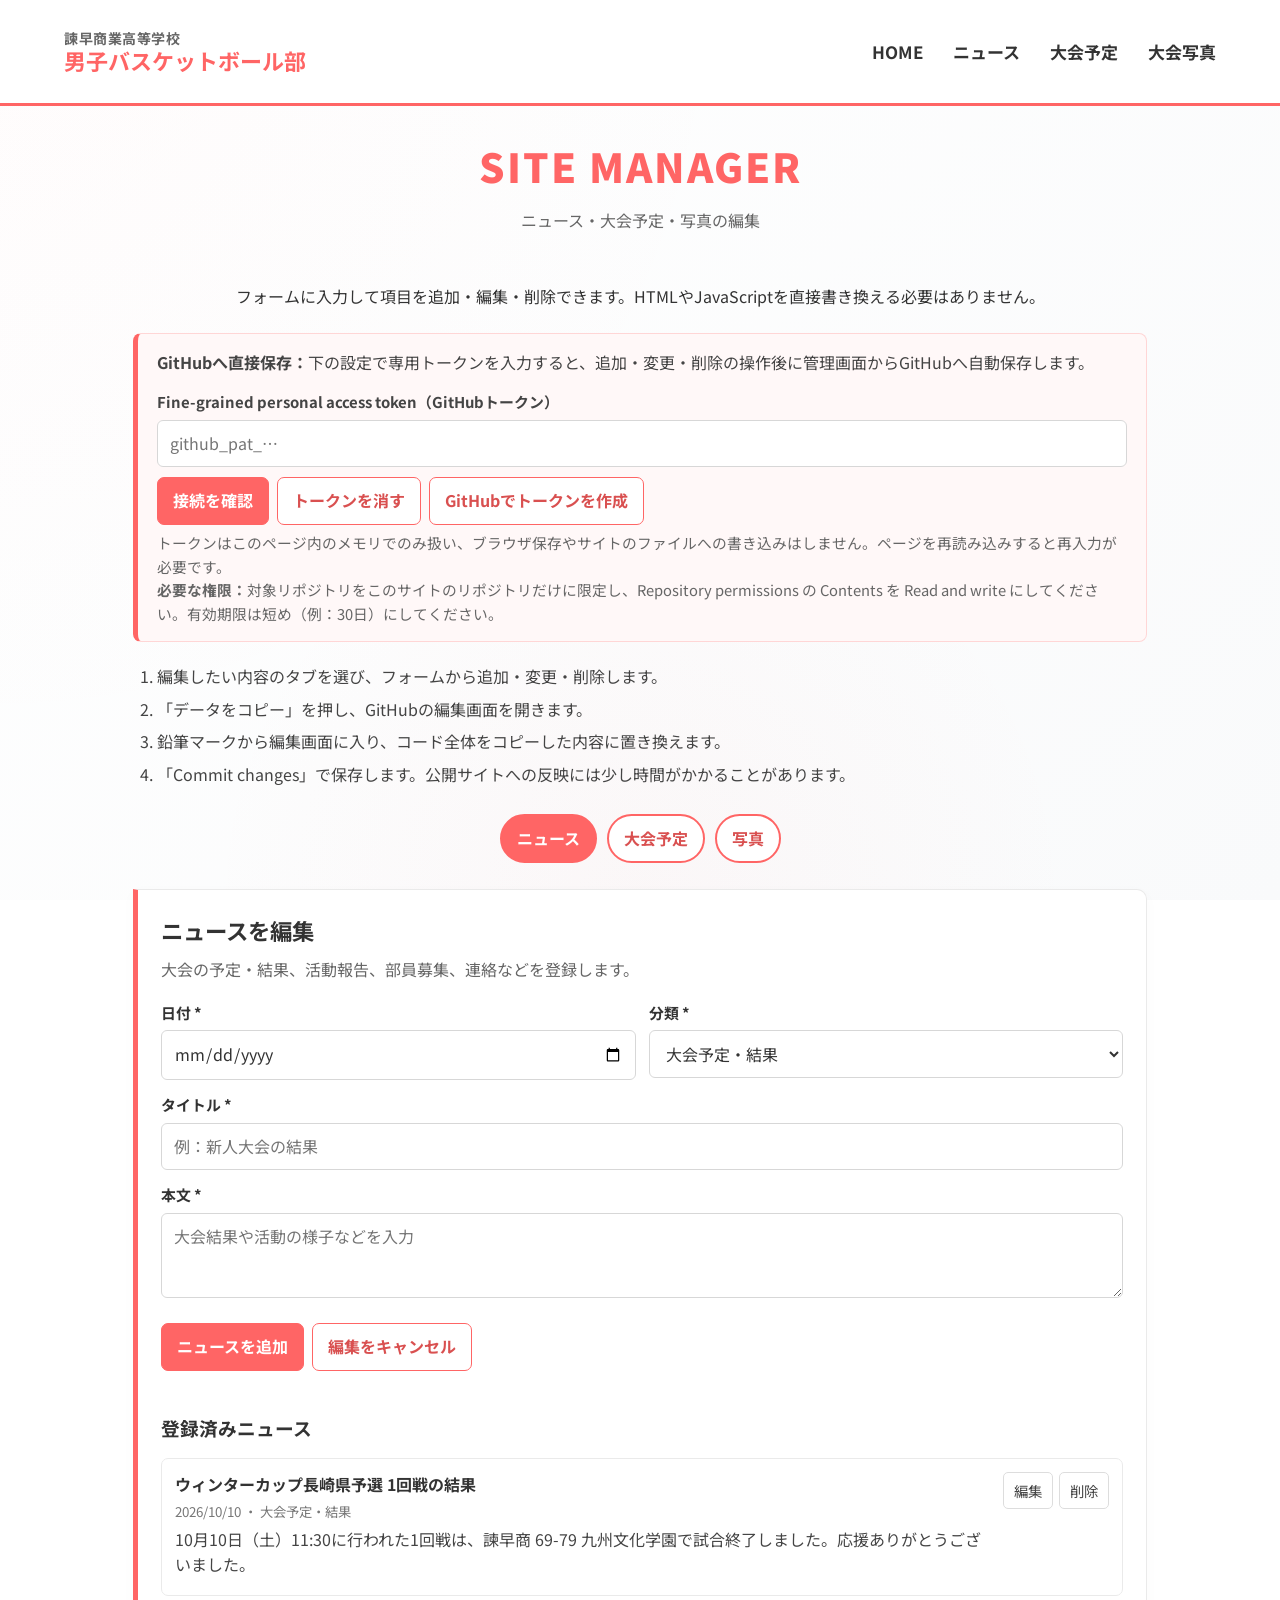
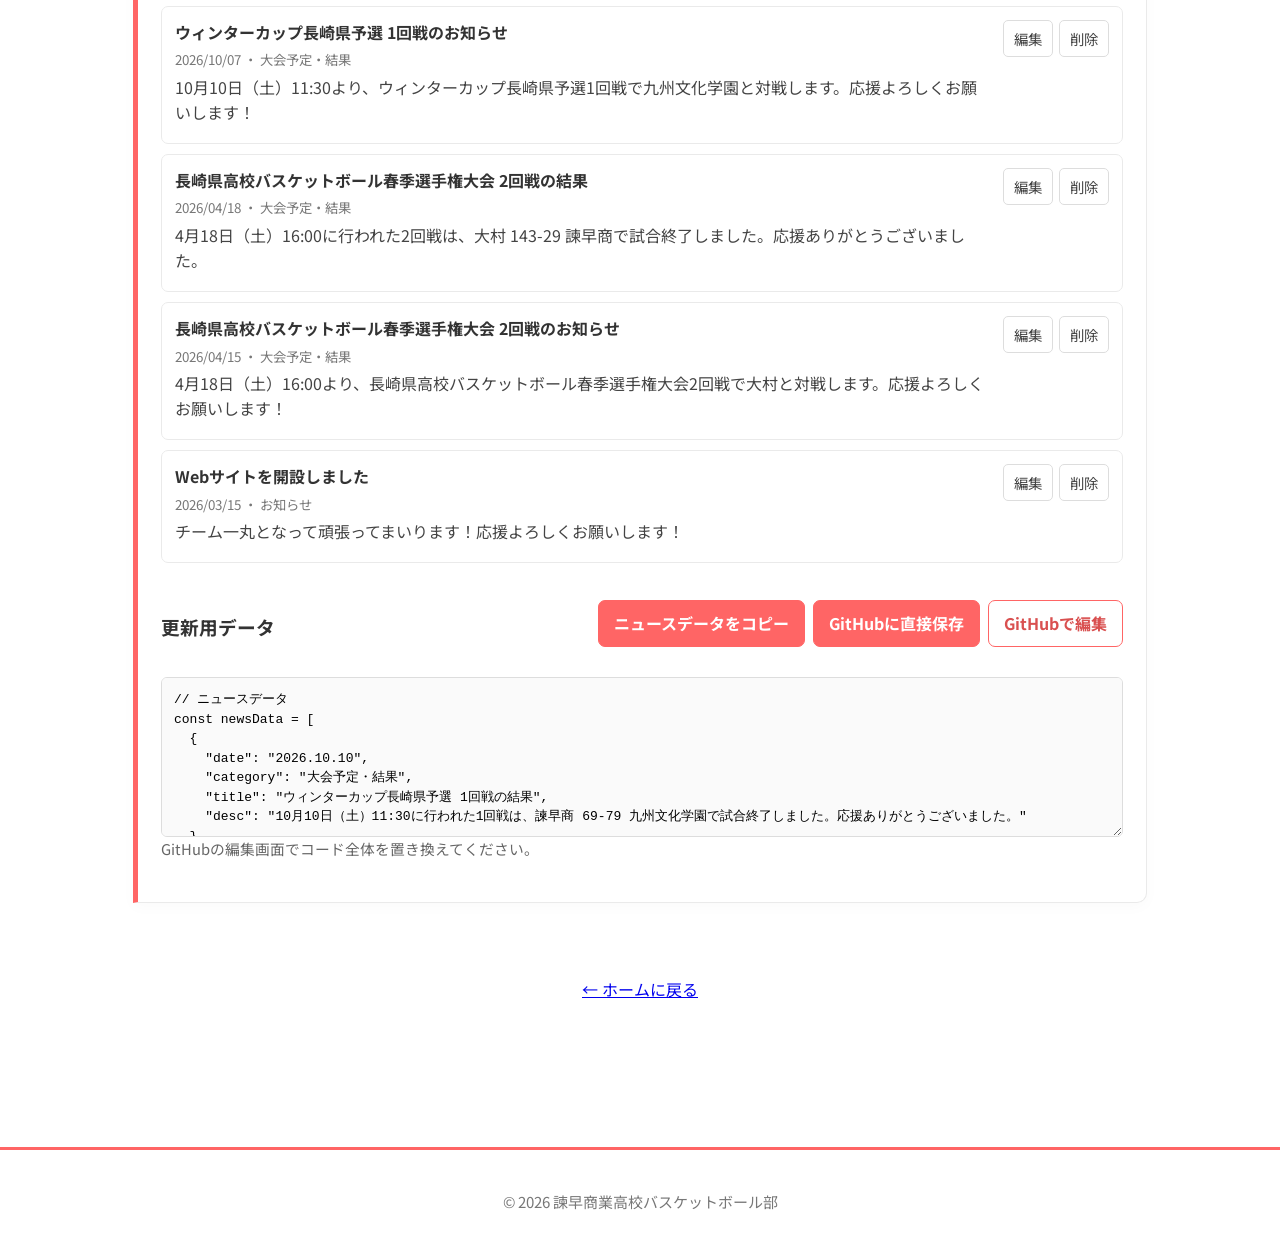
==== commit 92214a33: "Restore admin panel to previous editing interface" ====
--- a/admin.html
+++ b/admin.html
@@ -23,25 +23,13 @@
 .actions{display:flex;flex-wrap:wrap;align-items:center;gap:8px;margin:12px 0 20px}.btn.alt{background:white;color:#d95050}.btn.dark{background:#666;border-color:#666}
 .items{display:grid;gap:10px;margin:15px 0 24px}.item{display:flex;justify-content:space-between;align-items:flex-start;gap:12px;border:1px solid #eaeaea;border-radius:7px;padding:13px}.item-body{flex:1;min-width:0;overflow-wrap:anywhere}.item-body strong{display:block}.item-body small{display:block;color:#777;margin:4px 0}.item-body p{white-space:pre-wrap;color:#444;margin:4px 0}.item-actions{display:flex;gap:6px;flex-wrap:wrap}.small{font:inherit;font-size:.9rem;cursor:pointer;border:1px solid #ddd;background:#fff;color:#444;border-radius:5px;padding:6px 10px}.empty,.help{color:#666;font-size:.92rem}.empty{text-align:center;border:1px dashed #ddd;border-radius:8px;padding:18px}
 .output-head{display:flex;justify-content:space-between;align-items:center;flex-wrap:wrap;gap:10px;margin-top:25px}.output{display:block;width:100%;min-height:160px;margin-top:10px;border:1px solid #ddd;border-radius:6px;background:#fafafa;padding:12px;font:13px/1.5 Consolas,monospace;white-space:pre;overflow:auto}.status{min-height:1.5em;color:#267547;font-weight:700}.back{text-align:center;margin-top:30px}
-#admin-lock{max-width:650px;margin:40px auto;padding:26px;border:1px solid #e5e5e5;border-top:5px solid #ff6565;border-radius:10px;background:#fff;box-shadow:0 6px 22px #0000000a}#admin-lock h1{font-size:1.45rem;margin:0 0 10px}#admin-lock p{color:#555}#admin-login-form{display:grid;gap:10px;margin-top:18px}#admin-login-form input{width:100%;font:inherit;border:1px solid #d7d7d7;border-radius:6px;padding:11px 12px}#admin-login-status{min-height:1.5em;margin-top:12px;font-weight:700;color:#444}#admin-main[hidden]{display:none!important}
 @media(max-width:640px){main{padding:22px 12px 50px}.panel{padding:16px}.form{grid-template-columns:1fr}.field.full{grid-column:auto}.item{flex-direction:column}.item-actions{width:100%}}
 </style>
 </head>
 <body>
 <header><div class="logo"><span class="school-name">諫早商業高等学校</span><span class="club-name">男子バスケットボール部</span></div>
 <nav><a href="index.html">HOME</a><a href="news.html">ニュース</a><a href="basketballschedule.html">大会予定</a><a href="gallery.html">大会写真</a></nav></header>
-<section id="admin-lock" aria-labelledby="admin-lock-title">
-<h1 id="admin-lock-title">管理者ログイン</h1>
-<p>管理画面を開くには、このサイトのGitHubリポジトリに書き込み権限があるアカウントのFine-grained personal access tokenが必要です。</p>
-<p class="help">トークンはこのページを開いている間だけ使用し、ブラウザやサイトのファイルには保存しません。Contents権限をRead and writeに設定してください。</p>
-<form id="admin-login-form">
-<label for="admin-login-token"><strong>GitHubアクセストークン</strong></label>
-<input id="admin-login-token" type="password" autocomplete="off" autocapitalize="off" spellcheck="false" required placeholder="github_pat_…">
-<button type="submit" class="btn" id="admin-login-button">権限を確認して管理画面を開く</button>
-</form>
-<p id="admin-login-status" role="status" aria-live="polite"></p>
-</section>
-<main id="admin-main" hidden>
+<main>
 <h1 class="section-title">SITE MANAGER</h1><p class="sub-title">ニュース・大会予定・写真の編集</p>
 <p class="lead">フォームに入力して項目を追加・編集・削除できます。HTMLやJavaScriptを直接書き換える必要はありません。</p>
 <!-- 保存設定：GitHubへ直接保存する場合に限り、トークンをここで一時入力します。 -->
@@ -244,43 +232,6 @@
  }
  return data;
 }
-// 管理画面は、GitHub APIで本人とリポジトリ書き込み権限を確認するまで表示しません。
-$("admin-login-form").addEventListener("submit",async function(event){
- event.preventDefault();
- const token=$("admin-login-token").value.trim();
- const button=$("admin-login-button"),loginStatus=$("admin-login-status");
- if(!token){loginStatus.textContent="GitHubアクセストークンを入力してください。";return;}
- button.disabled=true;
- loginStatus.textContent="GitHubアカウントとリポジトリの権限を確認しています…";
- const headers={
-  "Accept":"application/vnd.github+json",
-  "Authorization":"Bearer "+token,
-  "X-GitHub-Api-Version":"2022-11-28"
- };
- try{
-  const userResponse=await fetch("https://api.github.com/user",{headers:headers});
-  if(!userResponse.ok) throw new Error("認証に失敗しました。トークンが正しいか、有効期限が切れていないか確認してください。");
-  const user=await userResponse.json();
-  const repoResponse=await fetch("https://api.github.com/repos/kanshobaske/kanshobaske.github.io",{headers:headers});
-  if(!repoResponse.ok) throw new Error("リポジトリを確認できません。トークンの対象リポジトリとMetadataの読み取り権限を確認してください。");
-  const repositoryInfo=await repoResponse.json();
-  const permissions=repositoryInfo.permissions||{};
-  if(!(permissions.push===true||permissions.admin===true||permissions.maintain===true)){
-   throw new Error("このGitHubアカウントには管理画面を使うための書き込み権限がありません。リポジトリ管理者に確認してください。");
-  }
-  // 権限確認済みのトークンを既存の保存機能に引き継ぎ、入力欄からは消します。
-  $("github-token").value=token;
-  $("admin-login-token").value="";
-  $("admin-lock").hidden=true;
-  $("admin-main").hidden=false;
-  $("github-token-status").textContent="GitHubアカウント @"+user.login+" のリポジトリ書き込み権限を確認しました。トークンはこのページ内でのみ使用されます。";
-  say("管理者として認証しました。編集後はGitHubへの直接保存を利用できます。");
- }catch(error){
-  loginStatus.textContent=error.message||"認証を確認できませんでした。";
- }finally{
-  button.disabled=false;
- }
-});
 $("test-github-token").addEventListener("click",async function(){
  const button=this;
  button.disabled=true;
